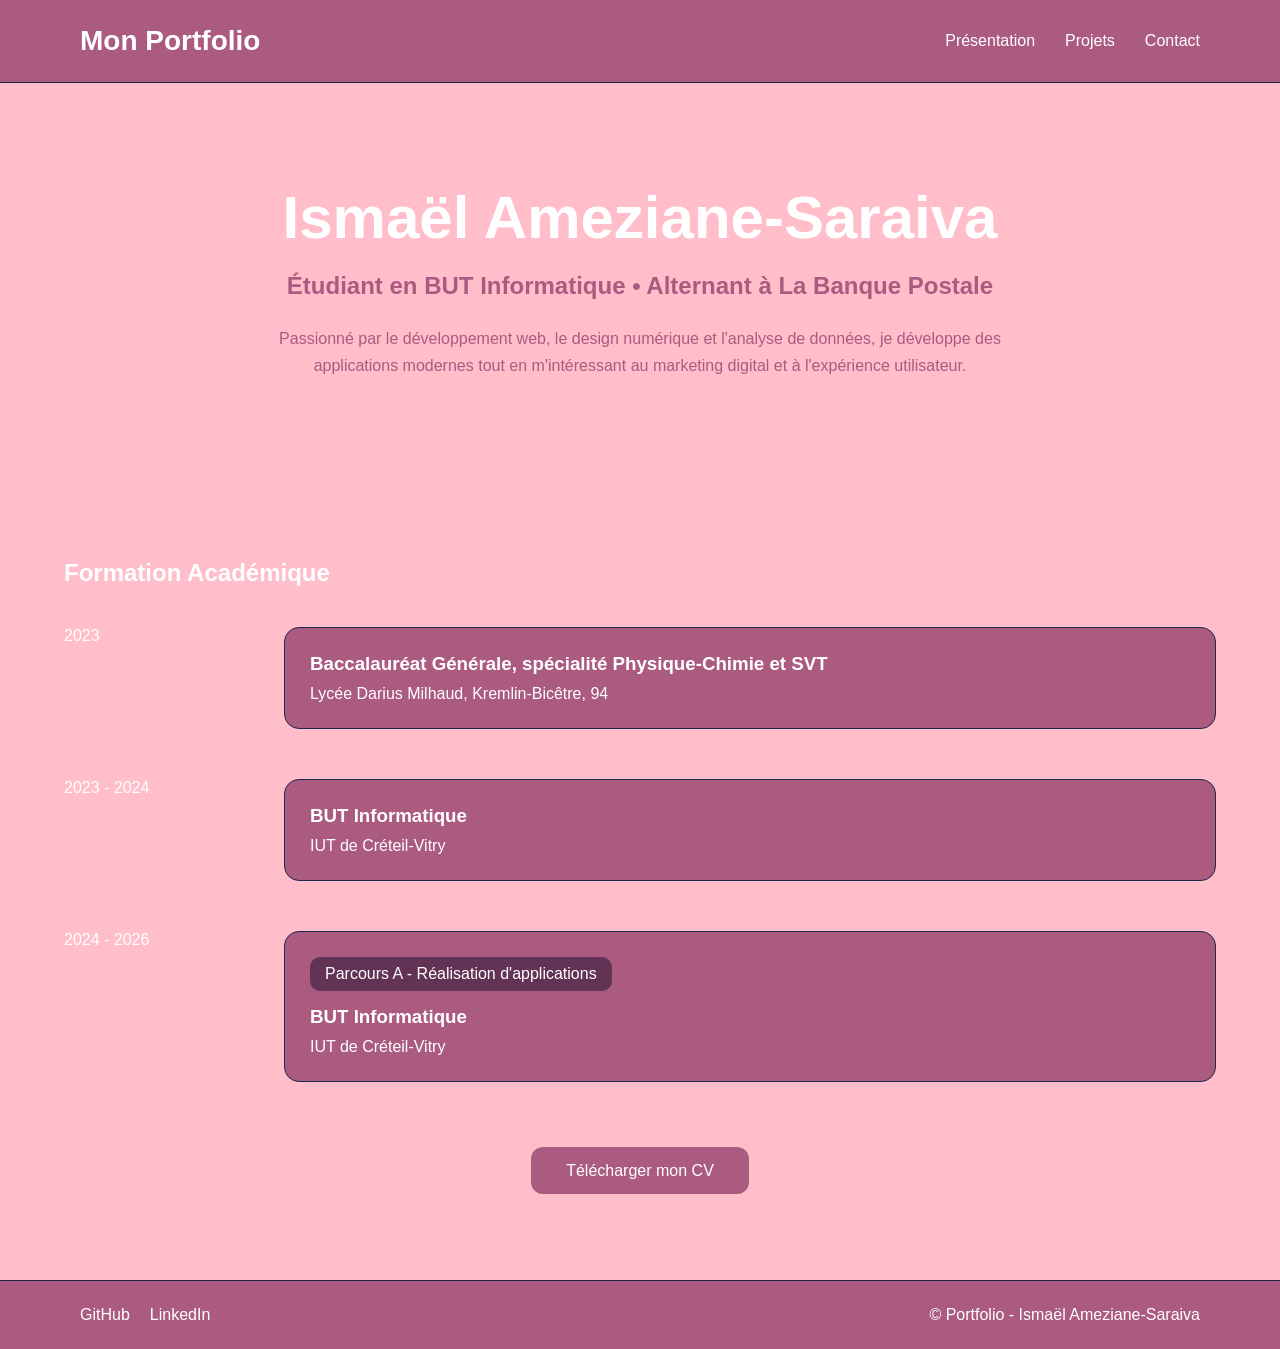
==== index.html @ 61050745 "fix: appliquer le .gitignore correctement" ====
<!DOCTYPE html>
<html lang="fr">
	<head>
		<meta charset="UTF-8">
        <meta name="viewport" content="width=device-width, initial-scale=1.0">
        <link rel="stylesheet" type="text/css" href="css/style.css">
    </head>

    <body>
        <header>
            <div class="logo">
                Mon Portfolio
            </div>

            <nav>
                <a href="index.html">Présentation</a>
                <a href="projets.html">Projets</a>
                <a href="contact.html">Contact</a>
            </nav>
         </header>

        <section class="hero">
            <h1>Ismaël Ameziane-Saraiva</h1>

            <h2>
                Étudiant en BUT Informatique • Alternant à La Banque Postale
            </h2>

            <p>
                Passionné par le développement web, le design numérique et l'analyse
                de données, je développe des applications modernes tout en m'intéressant
                au marketing digital et à l'expérience utilisateur.
            </p>
        </section> 

        <section class="timeline-section">
            <h2>Formation Académique</h2>
            <div class="timeline">
                <div class="timeline-item">
                    <div class="date">
                        2023
                    </div>

                    <div class="content">
                        <h3>Baccalauréat Générale, spécialité Physique-Chimie et SVT </h3>

                        <p>Lycée Darius Milhaud, Kremlin-Bicêtre, 94</p>
                    </div>
                </div>

                <div class="timeline-item">
                    <div class="date">
                        2023 - 2024
                    </div>

                    <div class="content">
                        <h3>BUT Informatique</h3>
                        <p>IUT de Créteil-Vitry</p>
                    </div>
                </div>

                <div class="timeline-item">
                    <div class="date">
                        2024 - 2026
                    </div>
                    <div class="content">
                        <span class="badge formation">
                            Parcours A - Réalisation d'applications
                        </span>
                        <h3>BUT Informatique</h3>
                        <p>IUT de Créteil-Vitry</p>
                    </div>
                </div>

            </div>
        </section>

        <section class="cv-section">
            <a href="assets/cv.pdf" download class="cv-btn">
                Télécharger mon CV
            </a>
        </section>

        <footer>
            <div class="footer-left">
                <a href="https://github.com/Ismael-Ameziane" target="_blank">
                    GitHub
                </a>

                <a href="https://linkedin.com/in/ismaël-ameziane-saraiva-37625a2b8" target="_blank">
                    LinkedIn
                </a>
            </div>

            <div class="footer-center">
                © Portfolio - Ismaël Ameziane-Saraiva
            </div>
        </footer>
    </body>
</html>
---- css/style.css ----
*{
    margin:0;
    padding:0;
    box-sizing:border-box;
    font-family:'Segoe UI',sans-serif;
}

body{
    background:#ffbeca;
    color:white;
}

/* HEADER */

header{
    display:flex;
    justify-content:space-between;
    align-items:center;
    padding:25px 80px;
    border-bottom:1px solid #1b2440;
    background:#ab5a80;
}

.logo{
    font-size:28px;
    font-weight:700;
}

nav{
    display:flex;
    gap:30px;
}

nav a{
    color:white;
    text-decoration:none;
    transition:.3s;
}

nav a:hover{
    color:#ab5a80;
}

/* HERO */

.hero{
    text-align:center;
    padding:100px 20px;
}

.hero h1{
    font-size:60px;
    margin-bottom:20px;
}

.hero h2{
    color:#ab5a80;
    margin-bottom:25px;
}

.hero p{
    max-width:800px;
    margin:auto;
    color:#ab5a80;
    line-height:1.7;
}

/* TIMELINE */

.timeline-section{
    width:90%;
    margin:80px auto;
}

.timeline-section h2{
    margin-bottom:40px;
}

.timeline-item{
    display:flex;
    gap:40px;
    margin-bottom:50px;
}

.date{
    min-width:180px;
    color:white;
}

.content{
    background:#ab5a80;
    border:1px solid #1d2a4a;
    padding:25px;
    border-radius:15px;
    width:100%;
}

.badge{
    padding:8px 15px;
    border-radius:10px;
    display:inline-block;
    margin-bottom:15px;
}

.freelance{
    background:#6f42c1;
}

.stage{
    background:#0d6efd;
}

.alternance{
    background:#198754;
}

.formation{
    background:#623355;
}

.content h3{
    margin-bottom:10px;
}

/* CV */

.cv-section{
    text-align:center;
    margin:80px;
}

.cv-btn{
    background:#ab5a80;
    color:white;
    text-decoration:none;
    padding:15px 35px;
    border-radius:12px;
}

/* CONTACT */

.contact-grid{
    width:80%;
    margin:auto;
    display:grid;
    gap:30px;
}

.contact-card{
    background:#ab5a80;
    border:1px solid #1d2a4a;
    border-radius:20px;
    text-align:center;
    padding:50px;
    color:white;
    text-decoration:none;
    transition:.3s;
}

.contact-card:hover{
    transform:translateY(-5px);
}

.contact-card h2{
    margin:20px 0;
}

/* FOOTER */

footer{
    display:flex;
    justify-content:space-between;
    align-items:center;
    padding:25px 80px;
    margin-top:100px;
    border-top:1px solid #1b2440;
    background:#ab5a80;
}

.footer-left{
    display:flex;
    gap:20px;
}

.footer-left a{
    color:white;
    text-decoration:none;
}
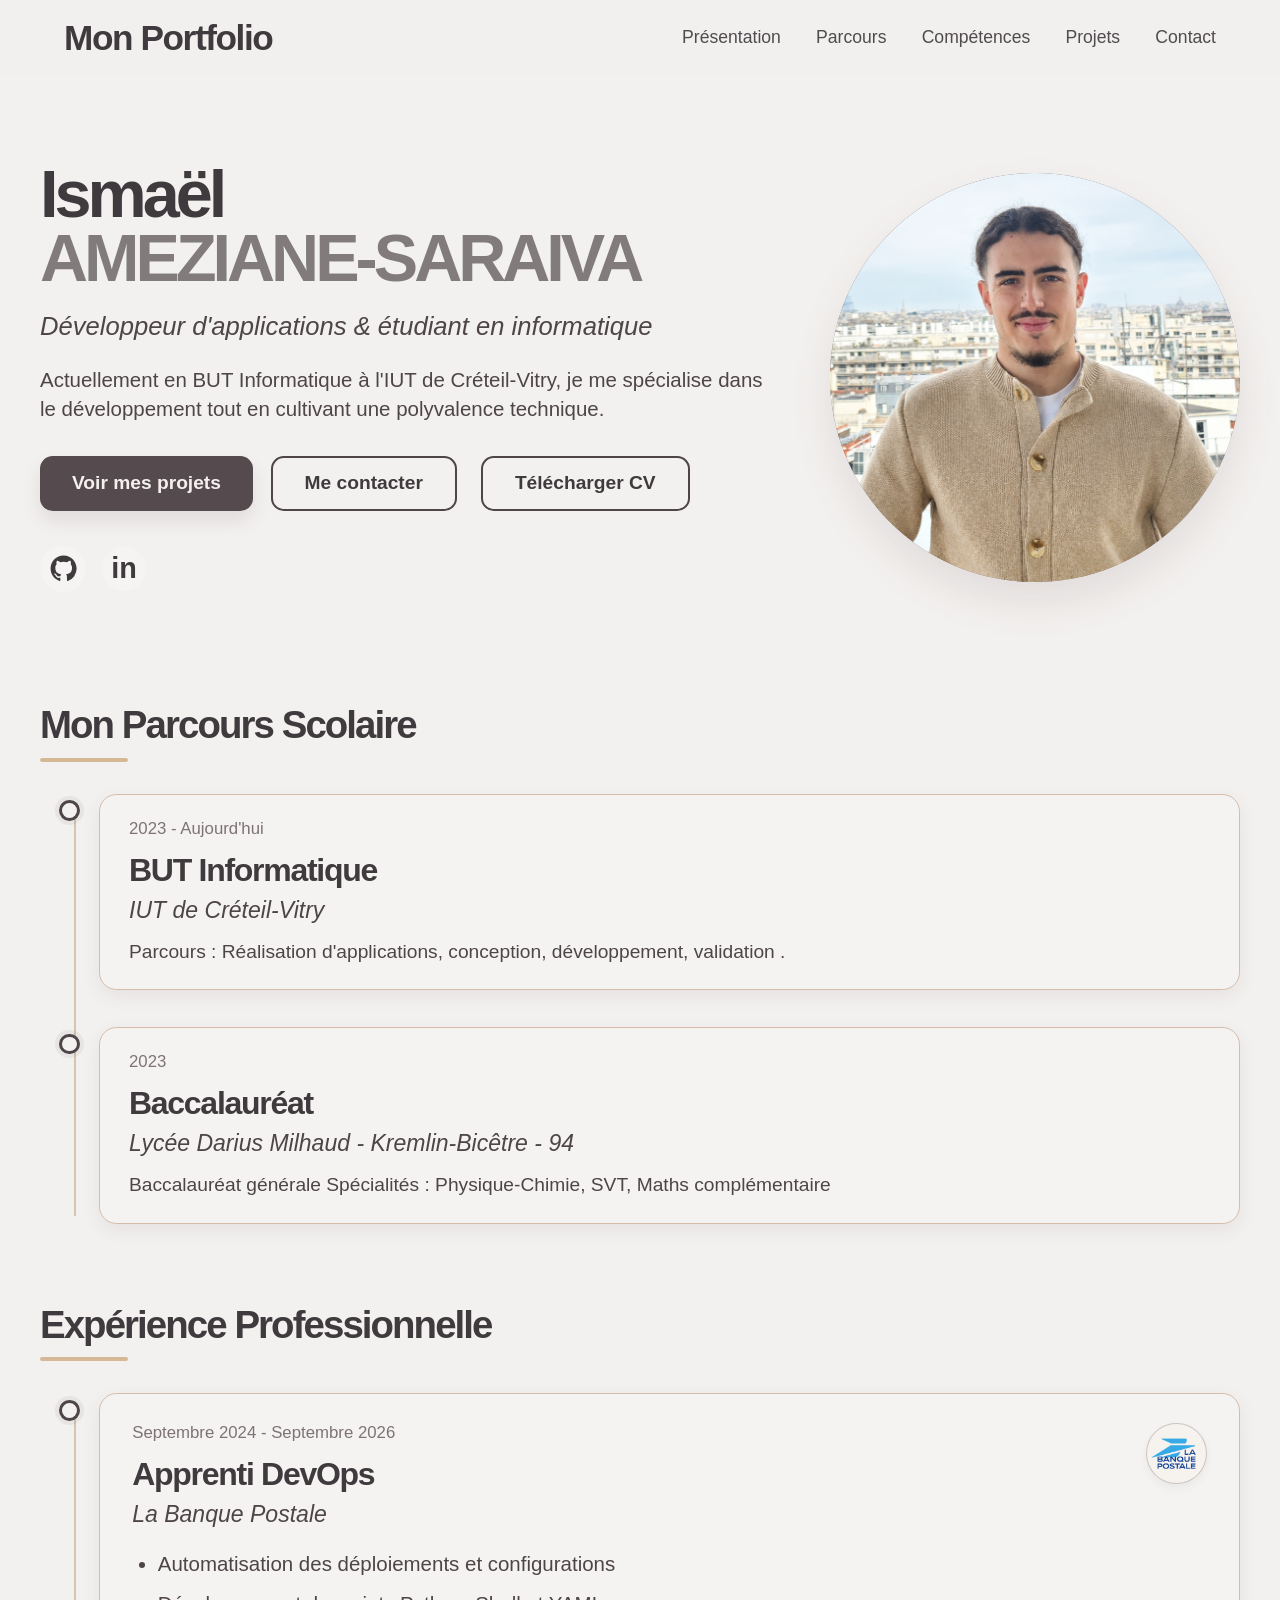
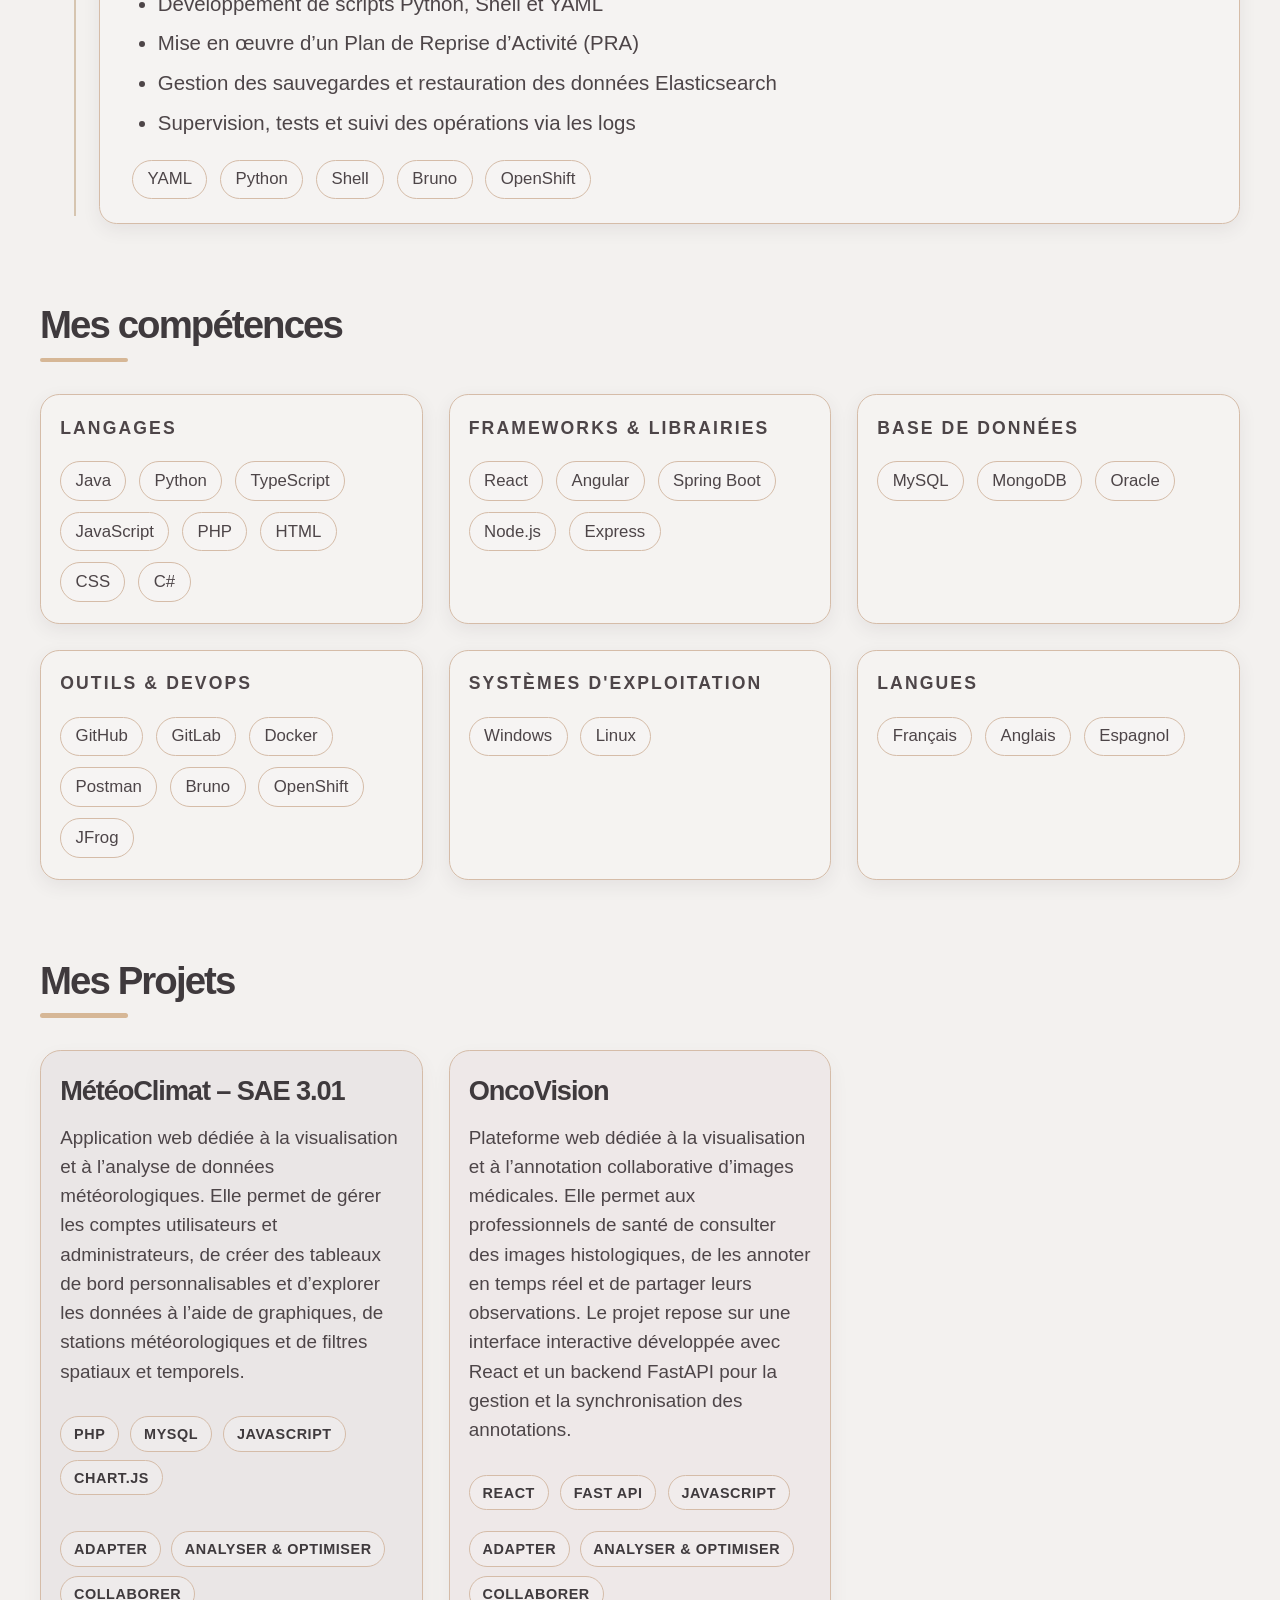
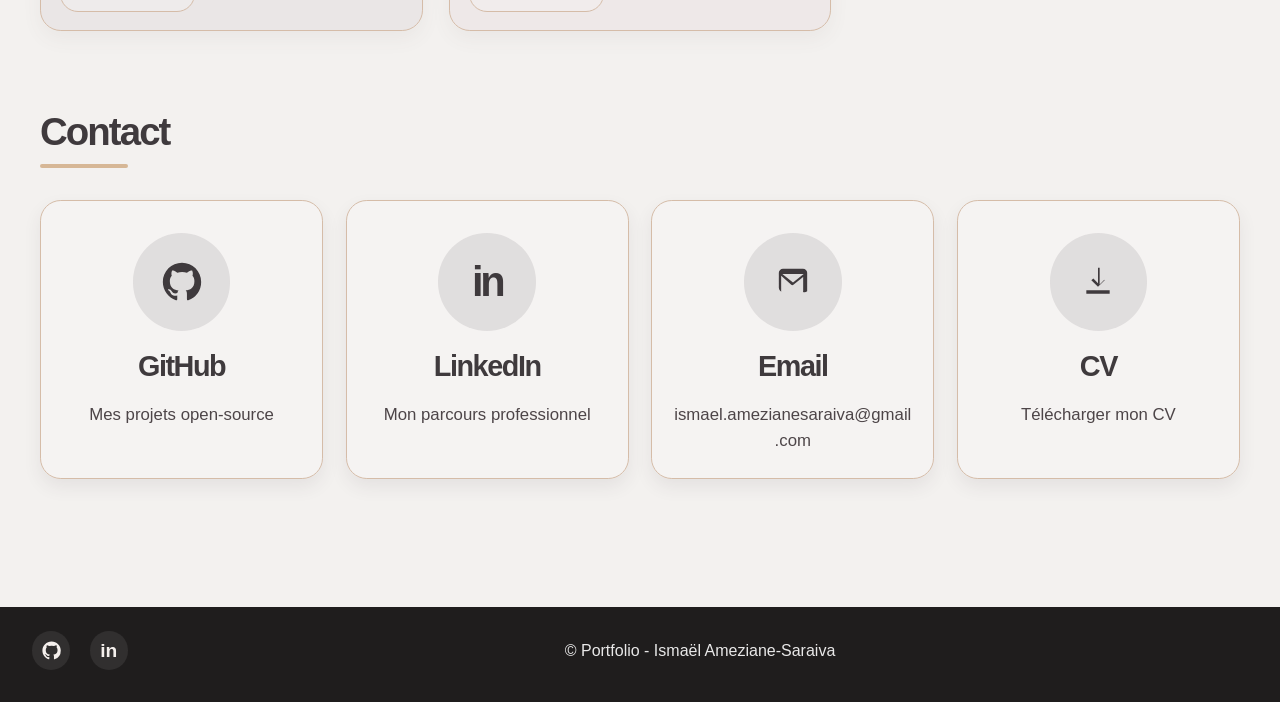
==== commit 3f919709: "Amélioration portfolio" ====
--- a/index.html
+++ b/index.html
@@ -3,98 +3,300 @@
 	<head>
 		<meta charset="UTF-8">
         <meta name="viewport" content="width=device-width, initial-scale=1.0">
+        <title>Portfolio - Ismaël Ameziane-Saraiva</title>
         <link rel="stylesheet" type="text/css" href="css/style.css">
     </head>
 
     <body>
-        <header>
-            <div class="logo">
-                Mon Portfolio
-            </div>
+        <header class="topbar">
+            <div class="logo">Mon Portfolio</div>
 
             <nav>
-                <a href="index.html">Présentation</a>
-                <a href="projets.html">Projets</a>
-                <a href="contact.html">Contact</a>
+                <a href="#presentation">Présentation</a>
+                <a href="#parcours">Parcours</a>
+                <a href="#competences">Compétences</a>
+                <a href="#projets">Projets</a>
+                <a href="#contact">Contact</a>
             </nav>
-         </header>
-
-        <section class="hero">
-            <h1>Ismaël Ameziane-Saraiva</h1>
-
-            <h2>
-                Étudiant en BUT Informatique • Alternant à La Banque Postale
-            </h2>
-
-            <p>
-                Passionné par le développement web, le design numérique et l'analyse
-                de données, je développe des applications modernes tout en m'intéressant
-                au marketing digital et à l'expérience utilisateur.
-            </p>
-        </section> 
-
-        <section class="timeline-section">
-            <h2>Formation Académique</h2>
-            <div class="timeline">
-                <div class="timeline-item">
-                    <div class="date">
-                        2023
-                    </div>
-
-                    <div class="content">
-                        <h3>Baccalauréat Générale, spécialité Physique-Chimie et SVT </h3>
-
-                        <p>Lycée Darius Milhaud, Kremlin-Bicêtre, 94</p>
-                    </div>
-                </div>
-
-                <div class="timeline-item">
-                    <div class="date">
-                        2023 - 2024
-                    </div>
-
-                    <div class="content">
-                        <h3>BUT Informatique</h3>
-                        <p>IUT de Créteil-Vitry</p>
-                    </div>
-                </div>
-
-                <div class="timeline-item">
-                    <div class="date">
-                        2024 - 2026
-                    </div>
-                    <div class="content">
-                        <span class="badge formation">
-                            Parcours A - Réalisation d'applications
-                        </span>
-                        <h3>BUT Informatique</h3>
-                        <p>IUT de Créteil-Vitry</p>
-                    </div>
-                </div>
-
-            </div>
-        </section>
-
-        <section class="cv-section">
-            <a href="assets/cv.pdf" download class="cv-btn">
-                Télécharger mon CV
-            </a>
-        </section>
-
-        <footer>
+        </header>
+
+        <main class="page-shell">
+            <section id="presentation" class="hero-section">
+                <div class="hero-copy">
+                    <h1>Ismaël <span>AMEZIANE-SARAIVA</span></h1>
+                    <p class="subtitle">Développeur d'applications &amp; étudiant en informatique</p>
+                    <p class="intro">
+                        Actuellement en BUT Informatique à l'IUT de Créteil-Vitry, je me spécialise dans le développement tout en cultivant une polyvalence technique.
+                    </p>
+
+                    <div class="cta-row">
+                        <a href="#projets" class="btn btn-primary">Voir mes projets</a>
+                        <a href="contact.html" class="btn btn-secondary">Me contacter</a>
+                        <a href="assets/Ameziane-Saraiva_CV.pdf" class="btn btn-secondary" download> Télécharger CV </a>
+                    </div>
+
+                    <div class="social-row">
+                        <a href="https://github.com/Ismael-Ameziane" target="_blank" aria-label="GitHub" class="social-link github-link">
+                            <svg viewBox="0 0 24 24" aria-hidden="true" focusable="false">
+                                <path d="M12 .5C5.65.5.5 5.65.5 12c0 5.09 3.29 9.4 7.86 10.92.58.11.79-.25.79-.56v-2.2c-3.2.7-3.87-1.36-3.87-1.36-.52-1.33-1.28-1.68-1.28-1.68-1.05-.72.08-.7.08-.7 1.16.08 1.77 1.2 1.77 1.2 1.03 1.77 2.7 1.26 3.36.96.1-.75.4-1.26.73-1.55-2.55-.29-5.24-1.28-5.24-5.7 0-1.26.45-2.29 1.19-3.09-.12-.29-.52-1.46.11-3.04 0 0 .97-.31 3.18 1.18a11.08 11.08 0 0 1 5.8 0c2.2-1.49 3.17-1.18 3.17-1.18.64 1.58.24 2.75.12 3.04.75.8 1.18 1.83 1.18 3.09 0 4.43-2.7 5.4-5.27 5.69.41.36.78 1.07.78 2.16v3.2c0 .31.21.67.8.56A11.5 11.5 0 0 0 23.5 12C23.5 5.65 18.35.5 12 .5Z" fill="currentColor"/>
+                            </svg>
+                        </a>
+                        <a href="https://linkedin.com/in/ismaël-ameziane-saraiva-37625a2b8" target="_blank" aria-label="LinkedIn" class="social-link">
+                            <span class="linkedin-text">in</span>
+                        </a>
+                    </div>
+                </div>
+
+                <div class="hero-visual" aria-label="Photo de profil">
+                    <div class="avatar-circle">
+                        <img src="assets/isma_photo-pro.png" alt="Ismaël Ameziane-Saraiva" />
+                    </div>
+                </div>
+            </section>
+
+            <section id="parcours" class="section parcours-section">
+                <div class="section-header">
+                    <h2>Mon Parcours Scolaire</h2>
+                    <span class="title-line"></span>
+                </div>
+
+                <div class="timeline">
+                    <div class="timeline-item">
+                        <div class="timeline-marker"></div>
+                        <div class="timeline-card">
+                            <div class="timeline-date">2023 - Aujourd'hui</div>
+                            <h3>BUT Informatique</h3>
+                            <p class="school">IUT de Créteil-Vitry</p>
+                            <p class="detail">Parcours : Réalisation d'applications, conception, développement, validation .</p>
+                        </div>
+                    </div>
+
+                    <div class="timeline-item">
+                        <div class="timeline-marker"></div>
+                        <div class="timeline-card">
+                            <div class="timeline-date">2023</div>
+                            <h3>Baccalauréat</h3>
+                            <p class="school">Lycée Darius Milhaud - Kremlin-Bicêtre - 94</p>
+                            <p class="detail"> Baccalauréat générale Spécialités : Physique-Chimie, SVT, Maths complémentaire</p>
+                        </div>
+                    </div>
+                </div>
+            </section>
+
+            <section class="section experience-section">
+                <div class="section-header">
+                    <h2>Expérience Professionnelle</h2>
+                    <span class="title-line"></span>
+                </div>
+
+                <div class="timeline experience-timeline">
+                    <div class="timeline-item">
+                        <div class="timeline-marker"></div>
+                        <div class="timeline-card experience-card">
+                            <div class="timeline-header-row">
+                                <div>
+                                    <div class="timeline-date">Septembre 2024 - Septembre 2026</div>
+                                    <h3>Apprenti DevOps</h3>
+                                </div>
+                                <div class="company-logo" aria-label="La Banque Postale">
+                                    <img src="assets/logo_lbp.png" alt="Logo La Banque Postale" />
+                                </div>
+                            </div>
+                            <p class="school">La Banque Postale</p>
+
+                            <ul class="experience-list">
+                                <li>Automatisation des déploiements et configurations</li>
+                                <li>Développement de scripts Python, Shell et YAML</li>
+                                <li>Mise en œuvre d’un Plan de Reprise d’Activité (PRA)</li>
+                                <li>Gestion des sauvegardes et restauration des données Elasticsearch</li>
+                                <li>Supervision, tests et suivi des opérations via les logs</li>
+                            </ul>
+
+                            <div class="experience-badges">
+                                <span class="chip mini-chip">YAML</span>
+                                <span class="chip mini-chip">Python</span>
+                                <span class="chip mini-chip">Shell</span>
+                                <span class="chip mini-chip">Bruno</span>
+                                <span class="chip mini-chip">OpenShift</span>
+                            </div>
+                        </div>
+                    </div>
+                </div>
+            </section>
+
+            <section id="competences" class="section competence-section">
+                <div class="section-header">
+                    <h2>Mes compétences</h2>
+                    <span class="title-line"></span>
+                </div>
+
+                <div class="skills-grid">
+                    <article class="skill-card">
+                        <h3>LANGAGES</h3>
+                        <div class="chips">
+                            <span class="chip">Java</span>
+                            <span class="chip">Python</span>
+                            <span class="chip">TypeScript</span>
+                            <span class="chip">JavaScript</span>
+                            <span class="chip">PHP</span>
+                            <span class="chip">HTML</span>
+                            <span class="chip">CSS</span>
+                            <span class="chip">C#</span>
+                        </div>
+                    </article>
+
+                    <article class="skill-card">
+                        <h3>FRAMEWORKS &amp; LIBRAIRIES</h3>
+                        <div class="chips">
+                            <span class="chip">React</span>
+                            <span class="chip">Angular</span>
+                            <span class="chip">Spring Boot</span>
+                            <span class="chip">Node.js</span>
+                            <span class="chip">Express</span>
+                        </div>
+                    </article>
+
+                    <article class="skill-card">
+                        <h3>BASE DE DONNÉES</h3>
+                        <div class="chips">
+                            <span class="chip">MySQL</span>
+                            <span class="chip">MongoDB</span>
+                            <span class="chip">Oracle</span>
+                        </div>
+                    </article>
+
+                    <article class="skill-card">
+                        <h3>OUTILS &amp; DEVOPS</h3>
+                        <div class="chips">
+                            <span class="chip">GitHub</span>
+                            <span class="chip">GitLab</span>
+                            <span class="chip">Docker</span>
+                            <span class="chip">Postman</span>
+                            <span class="chip">Bruno</span>
+                            <span class="chip">OpenShift</span>
+                            <span class="chip">JFrog</span>
+                        </div>
+                    </article>
+
+                    <article class="skill-card">
+                        <h3>SYSTÈMES D'EXPLOITATION</h3>
+                        <div class="chips">
+                            <span class="chip">Windows</span>
+                            <span class="chip">Linux</span>
+                        </div>
+                    </article>
+
+                    <article class="skill-card">
+                        <h3>LANGUES</h3>
+                        <div class="chips">
+                            <span class="chip">Français</span>
+                            <span class="chip">Anglais</span>
+                            <span class="chip">Espagnol</span>
+                        </div>
+                    </article>
+                </div>
+            </section>
+
+            <section id="projets" class="section project-section">
+                <div class="section-header">
+                    <h2>Mes Projets</h2>
+                    <span class="title-line"></span>
+                </div>
+
+                <div class="project-grid">
+                    <article class="project-card card-lila">
+                        <h3>MétéoClimat – SAE 3.01</h3>
+                        <p>Application web dédiée à la visualisation et à l’analyse de données météorologiques. Elle permet de gérer les comptes utilisateurs et administrateurs, de créer des tableaux de bord personnalisables et d’explorer les données à l’aide de graphiques, de stations météorologiques et de filtres spatiaux et temporels.</p>
+                        <div class="project-tags">
+                            <span>PHP</span>
+                            <span>MySQL</span>
+                            <span>JavaScript</span>
+                            <span>Chart.js</span>
+                        </div>
+                        <div class="project-actions">
+                            <span>ADAPTER</span>
+                            <span>ANALYSER & OPTIMISER</span>
+                            <span>COLLABORER</span>
+                        </div>
+                    </article>
+                    
+                    <article class="project-card card-rose">
+                        <h3>OncoVision</h3>
+                        <p>Plateforme web dédiée à la visualisation et à l’annotation collaborative d’images médicales. 
+                            Elle permet aux professionnels de santé de consulter des images histologiques, de les annoter en temps réel et de partager leurs observations. 
+                            Le projet repose sur une interface interactive développée avec React et un backend FastAPI pour la gestion et la synchronisation des annotations.</p>
+                        <div class="project-tags">
+                            <span>React</span>
+                            <span>Fast API</span>
+                            <span>JavaScript</span>
+                        </div>
+                        <div class="project-actions">
+                            <span>ADAPTER</span>
+                            <span>ANALYSER & OPTIMISER</span>
+                            <span>COLLABORER</span>
+                        </div>
+                    </article>
+                </div>
+            </section>
+
+            <section id="contact" class="section contact-section">
+                <div class="section-header">
+                    <h2>Contact</h2>
+                    <span class="title-line"></span>
+                </div>
+
+                <div class="contact-card-box">
+                    <a class="contact-card" href="https://github.com/Ismael-Ameziane" target="_blank" rel="noreferrer">
+                        <div class="contact-icon contact-icon-github" aria-hidden="true">
+                            <svg viewBox="0 0 24 24" focusable="false">
+                                <path d="M12 .5C5.65.5.5 5.65.5 12c0 5.09 3.29 9.4 7.86 10.92.58.11.79-.25.79-.56v-2.2c-3.2.7-3.87-1.36-3.87-1.36-.52-1.33-1.28-1.68-1.28-1.68-1.05-.72.08-.7.08-.7 1.16.08 1.77 1.2 1.77 1.2 1.03 1.77 2.7 1.26 3.36.96.1-.75.4-1.26.73-1.55-2.55-.29-5.24-1.28-5.24-5.7 0-1.26.45-2.29 1.19-3.09-.12-.29-.52-1.46.11-3.04 0 0 .97-.31 3.18 1.18a11.08 11.08 0 0 1 5.8 0c2.2-1.49 3.17-1.18 3.17-1.18.64 1.58.24 2.75.12 3.04.75.8 1.18 1.83 1.18 3.09 0 4.43-2.7 5.4-5.27 5.69.41.36.78 1.07.78 2.16v3.2c0 .31.21.67.8.56A11.5 11.5 0 0 0 23.5 12C23.5 5.65 18.35.5 12 .5Z" fill="currentColor"/>
+                            </svg>
+                        </div>
+                        <h3>GitHub</h3>
+                        <p>Mes projets open-source</p>
+                    </a>
+
+                    <a class="contact-card" href="https://linkedin.com/in/ismaël-ameziane-saraiva-37625a2b8" target="_blank" rel="noreferrer">
+                        <div class="contact-icon contact-icon-linkedin" aria-hidden="true">in</div>
+                        <h3>LinkedIn</h3>
+                        <p>Mon parcours professionnel</p>
+                    </a>
+
+                    <a class="contact-card" href="mailto:ismael.amezianesaraiva@gmail.com">
+                        <div class="contact-icon contact-icon-mail" aria-hidden="true">
+                            <svg viewBox="0 0 24 24" focusable="false">
+                                <path d="M3.5 6.5A2.5 2.5 0 0 1 6 4h12a2.5 2.5 0 0 1 2.5 2.5v11A2.5 2.5 0 0 1 18 18H6a2.5 2.5 0 0 1-2.5-2.5v-11Zm2.1.7 6.4 5.1 6.4-5.1H5.6Zm13.4 1.1-6.76 5.39a1 1 0 0 1-1.28 0L4.9 8.3v9.2c0 .28.22.5.5.5h12.2a.5.5 0 0 0 .5-.5v-9.2Z" fill="currentColor"/>
+                            </svg>
+                        </div>
+                        <h3>Email</h3>
+                        <p>ismael.amezianesaraiva@gmail.com</p>
+                    </a>
+
+                    <a class="contact-card" href="assets/Ameziane-Saraiva_CV.pdf" target="_blank" rel="noreferrer" download>
+                        <div class="contact-icon contact-icon-cv" aria-hidden="true">
+                            <svg viewBox="0 0 24 24" focusable="false">
+                                <path d="M12 3.5v9.2l-2.8-2.8L8 10.9l4 4 4-4-.2-.2-2.8 2.8V3.5h-1Zm-7 13.5h14v2H5v-2Z" fill="currentColor"/>
+                            </svg>
+                        </div>
+                        <h3>CV</h3>
+                        <p>Télécharger mon CV</p>
+                    </a>
+                </div>
+            </section>
+        </main>
+
+        <footer class="site-footer">
             <div class="footer-left">
-                <a href="https://github.com/Ismael-Ameziane" target="_blank">
-                    GitHub
+                <a href="https://github.com/Ismael-Ameziane" target="_blank" aria-label="GitHub" class="footer-icon">
+                    <svg viewBox="0 0 24 24" aria-hidden="true" focusable="false">
+                        <path d="M12 .5C5.65.5.5 5.65.5 12c0 5.09 3.29 9.4 7.86 10.92.58.11.79-.25.79-.56v-2.2c-3.2.7-3.87-1.36-3.87-1.36-.52-1.33-1.28-1.68-1.28-1.68-1.05-.72.08-.7.08-.7 1.16.08 1.77 1.2 1.77 1.2 1.03 1.77 2.7 1.26 3.36.96.1-.75.4-1.26.73-1.55-2.55-.29-5.24-1.28-5.24-5.7 0-1.26.45-2.29 1.19-3.09-.12-.29-.52-1.46.11-3.04 0 0 .97-.31 3.18 1.18a11.08 11.08 0 0 1 5.8 0c2.2-1.49 3.17-1.18 3.17-1.18.64 1.58.24 2.75.12 3.04.75.8 1.18 1.83 1.18 3.09 0 4.43-2.7 5.4-5.27 5.69.41.36.78 1.07.78 2.16v3.2c0 .31.21.67.8.56A11.5 11.5 0 0 0 23.5 12C23.5 5.65 18.35.5 12 .5Z" fill="currentColor"/>
+                    </svg>
                 </a>
-
-                <a href="https://linkedin.com/in/ismaël-ameziane-saraiva-37625a2b8" target="_blank">
-                    LinkedIn
+                <a href="https://linkedin.com/in/ismaël-ameziane-saraiva-37625a2b8" target="_blank" aria-label="LinkedIn" class="footer-icon footer-linkedin">
+                    in
                 </a>
             </div>
-
-            <div class="footer-center">
-                © Portfolio - Ismaël Ameziane-Saraiva
-            </div>
+            <div class="footer-center">© Portfolio - Ismaël Ameziane-Saraiva</div>
         </footer>
     </body>
-</html>+</html>
--- a/css/style.css
+++ b/css/style.css
@@ -1,188 +1,690 @@
-*{
-    margin:0;
-    padding:0;
-    box-sizing:border-box;
-    font-family:'Segoe UI',sans-serif;
-}
-
-body{
-    background:#ffbeca;
-    color:white;
-}
-
-/* HEADER */
-
-header{
-    display:flex;
-    justify-content:space-between;
-    align-items:center;
-    padding:25px 80px;
-    border-bottom:1px solid #1b2440;
-    background:#ab5a80;
-}
-
-.logo{
-    font-size:28px;
-    font-weight:700;
-}
-
-nav{
-    display:flex;
-    gap:30px;
-}
-
-nav a{
-    color:white;
-    text-decoration:none;
-    transition:.3s;
-}
-
-nav a:hover{
-    color:#ab5a80;
-}
-
-/* HERO */
-
-.hero{
-    text-align:center;
-    padding:100px 20px;
-}
-
-.hero h1{
-    font-size:60px;
-    margin-bottom:20px;
-}
-
-.hero h2{
-    color:#ab5a80;
-    margin-bottom:25px;
-}
-
-.hero p{
-    max-width:800px;
-    margin:auto;
-    color:#ab5a80;
-    line-height:1.7;
-}
-
-/* TIMELINE */
-
-.timeline-section{
-    width:90%;
-    margin:80px auto;
-}
-
-.timeline-section h2{
-    margin-bottom:40px;
-}
-
-.timeline-item{
-    display:flex;
-    gap:40px;
-    margin-bottom:50px;
-}
-
-.date{
-    min-width:180px;
-    color:white;
-}
-
-.content{
-    background:#ab5a80;
-    border:1px solid #1d2a4a;
-    padding:25px;
-    border-radius:15px;
-    width:100%;
-}
-
-.badge{
-    padding:8px 15px;
-    border-radius:10px;
-    display:inline-block;
-    margin-bottom:15px;
-}
-
-.freelance{
-    background:#6f42c1;
-}
-
-.stage{
-    background:#0d6efd;
-}
-
-.alternance{
-    background:#198754;
-}
-
-.formation{
-    background:#623355;
-}
-
-.content h3{
-    margin-bottom:10px;
-}
-
-/* CV */
-
-.cv-section{
-    text-align:center;
-    margin:80px;
-}
-
-.cv-btn{
-    background:#ab5a80;
-    color:white;
-    text-decoration:none;
-    padding:15px 35px;
-    border-radius:12px;
-}
-
-/* CONTACT */
-
-.contact-grid{
-    width:80%;
-    margin:auto;
-    display:grid;
-    gap:30px;
-}
-
-.contact-card{
-    background:#ab5a80;
-    border:1px solid #1d2a4a;
-    border-radius:20px;
-    text-align:center;
-    padding:50px;
-    color:white;
-    text-decoration:none;
-    transition:.3s;
-}
-
-.contact-card:hover{
-    transform:translateY(-5px);
-}
-
-.contact-card h2{
-    margin:20px 0;
-}
-
-/* FOOTER */
-
-footer{
-    display:flex;
-    justify-content:space-between;
-    align-items:center;
-    padding:25px 80px;
-    margin-top:100px;
-    border-top:1px solid #1b2440;
-    background:#ab5a80;
-}
-
-.footer-left{
-    display:flex;
-    gap:20px;
-}
-
-.footer-left a{
-    color:white;
-    text-decoration:none;
+* {
+    margin: 0;
+    padding: 0;
+    box-sizing: border-box;
+}
+
+:root {
+    --bg: #f3f1ef;
+    --panel: #f7f3f1;
+    --panel-soft: #f0eceb;
+    --card-line: #d5bca8;
+    --text: #3f3a3d;
+    --muted: #7d7375;
+    --accent: #d6b796;
+    --accent-strong: #b98f67;
+    --dark: #4d4548;
+    --button: #554a4d;
+    --button-hover: #433a3d;
+    --shadow: rgba(70, 56, 60, 0.08);
+    --timeline: #d6c5b0;
+}
+
+html {
+    scroll-behavior: smooth;
+}
+
+body {
+    background: var(--bg);
+    color: var(--text);
+    font-family: "Segoe UI", Tahoma, Geneva, Verdana, sans-serif;
+}
+
+img {
+    max-width: 100%;
+    display: block;
+}
+
+button, a {
+    font: inherit;
+}
+
+.topbar {
+    display: flex;
+    justify-content: space-between;
+    align-items: center;
+    padding: 1.1rem 4rem;
+    background: rgba(243, 241, 239, 0.8);
+}
+
+.logo {
+    font-size: 2.2rem;
+    font-weight: 700;
+    letter-spacing: -0.04em;
+    color: var(--text);
+}
+
+nav {
+    display: flex;
+    gap: 2.2rem;
+    align-items: center;
+}
+
+nav a {
+    text-decoration: none;
+    color: var(--text);
+    font-size: 1.1rem;
+    font-weight: 500;
+    opacity: 0.9;
+}
+
+.page-shell {
+    width: min(1280px, calc(100% - 5rem));
+    margin: 0 auto;
+    padding: 1.5rem 0 3rem;
+}
+
+.hero-section {
+    display: flex;
+    align-items: center;
+    justify-content: space-between;
+    gap: 2rem;
+    padding: 4rem 0 2rem;
+}
+
+.hero-copy {
+    flex: 1;
+    padding-right: 2rem;
+}
+
+.hero-copy h1 {
+    font-size: clamp(3.2rem, 5.2vw, 7rem);
+    line-height: 0.96;
+    margin-bottom: 1.3rem;
+    letter-spacing: -0.06em;
+    font-weight: 700;
+    color: var(--text);
+}
+
+.hero-copy h1 span {
+    display: block;
+    color: rgba(80, 73, 76, 0.7);
+    font-weight: 700;
+}
+
+.subtitle {
+    font-size: clamp(1.5rem, 2vw, 2.1rem);
+    font-weight: 400;
+    font-style: italic;
+    color: var(--dark);
+    margin-bottom: 1.5rem;
+}
+
+.intro {
+    max-width: 52rem;
+    font-size: clamp(1.2rem, 1.6vw, 1.7rem);
+    line-height: 1.45;
+    color: var(--dark);
+    margin-bottom: 2rem;
+}
+
+.cta-row {
+    display: flex;
+    flex-wrap: wrap;
+    gap: 1.1rem;
+    margin-bottom: 2.2rem;
+}
+
+.btn {
+    display: inline-flex;
+    align-items: center;
+    justify-content: center;
+    min-height: 3.4rem;
+    padding: 0.8rem 2rem;
+    border-radius: 0.8rem;
+    text-decoration: none;
+    font-size: 1.2rem;
+    font-weight: 600;
+    transition: all 0.2s ease;
+}
+
+.btn-primary {
+    background: var(--button);
+    color: #f3f0ef;
+    box-shadow: 0 10px 18px rgba(93, 76, 82, 0.12);
+}
+
+.btn-primary:hover {
+    background: var(--button-hover);
+}
+
+.btn-secondary {
+    border: 2px solid var(--dark);
+    color: var(--text);
+    background: transparent;
+}
+
+.btn-secondary:hover {
+    background: rgba(79, 71, 74, 0.04);
+}
+
+.cta-row .btn:nth-child(3) {
+    margin-left: 0.4rem;
+}
+
+.social-row {
+    display: flex;
+    align-items: center;
+    gap: 1rem;
+    margin-top: 1rem;
+}
+
+.social-link {
+    display: inline-flex;
+    align-items: center;
+    justify-content: center;
+    width: 2.7rem;
+    height: 2.7rem;
+    border-radius: 50%;
+    font-size: 1.7rem;
+    font-weight: 700;
+    text-decoration: none;
+    color: var(--text);
+    background: rgba(255, 255, 255, 0.18);
+}
+
+.github-link {
+    width: 2.9rem;
+    height: 2.9rem;
+}
+
+.github-link svg {
+    width: 1.7rem;
+    height: 1.7rem;
+    display: block;
+}
+
+.linkedin-text {
+    font-size: 1.8rem;
+    line-height: 1;
+    transform: translateY(-0.08rem);
+}
+
+.hero-visual {
+    display: flex;
+    justify-content: center;
+    align-items: center;
+    min-width: 330px;
+}
+
+.avatar-circle {
+    width: min(32vw, 420px);
+    aspect-ratio: 1;
+    border-radius: 50%;
+    background: linear-gradient(135deg, #6f5d67 0%, #a48f8b 100%);
+    display: flex;
+    align-items: center;
+    justify-content: center;
+    overflow: hidden;
+    box-shadow: 0 20px 40px rgba(100, 75, 80, 0.12);
+}
+
+.avatar-circle img {
+    width: 100%;
+    height: 100%;
+    object-fit: cover;
+    object-position: center;
+    display: block;
+}
+
+.section {
+    margin-top: 4rem;
+    padding-top: 1rem;
+}
+
+.section-header {
+    margin-bottom: 2rem;
+}
+
+.section-header h2 {
+    font-size: clamp(2.2rem, 3vw, 4rem);
+    font-weight: 700;
+    color: var(--text);
+    line-height: 1.1;
+    letter-spacing: -0.05em;
+    margin-bottom: 0.7rem;
+}
+
+.title-line {
+    display: block;
+    width: 5.5rem;
+    height: 0.28rem;
+    background: var(--accent);
+    border-radius: 999px;
+}
+
+.timeline {
+    position: relative;
+    margin-left: 1.5rem;
+    padding-left: 2.2rem;
+}
+
+.timeline::before {
+    content: "";
+    position: absolute;
+    left: 0.6rem;
+    top: 0.5rem;
+    bottom: 0.5rem;
+    width: 2px;
+    background: var(--timeline);
+}
+
+.timeline-item {
+    position: relative;
+    padding-bottom: 2.3rem;
+}
+
+.timeline-item:last-child {
+    padding-bottom: 0;
+}
+
+.timeline-marker {
+    position: absolute;
+    left: -2.5rem;
+    top: 0.4rem;
+    width: 1.3rem;
+    height: 1.3rem;
+    border-radius: 50%;
+    background: var(--bg);
+    border: 3px solid var(--dark);
+    box-shadow: 0 0 0 4px rgba(95, 86, 90, 0.08);
+}
+
+.timeline-card {
+    background: rgba(255, 255, 255, 0.16);
+    border: 1px solid var(--card-line);
+    border-radius: 1.1rem;
+    padding: 1.5rem 1.8rem 1.4rem;
+    max-width: 100%;
+    box-shadow: 0 6px 18px var(--shadow);
+}
+
+.timeline-date {
+    font-size: 1.05rem;
+    color: var(--muted);
+    margin-bottom: 0.8rem;
+}
+
+.timeline-card h3 {
+    font-size: clamp(1.7rem, 2.5vw, 2.7rem);
+    font-weight: 700;
+    letter-spacing: -0.04em;
+    margin-bottom: 0.5rem;
+    color: var(--text);
+}
+
+.school {
+    font-size: clamp(1.2rem, 1.8vw, 1.8rem);
+    font-style: italic;
+    color: var(--dark);
+    margin-bottom: 0.9rem;
+}
+
+.detail {
+    font-size: clamp(1.1rem, 1.5vw, 1.5rem);
+    line-height: 1.5;
+    color: var(--dark);
+}
+
+.experience-card {
+    padding: 1.8rem 2rem 1.5rem;
+}
+
+.timeline-header-row {
+    display: flex;
+    align-items: flex-start;
+    justify-content: space-between;
+    gap: 1rem;
+}
+
+.company-logo {
+    width: 3.8rem;
+    height: 3.8rem;
+    border-radius: 50%;
+    background: #f6f2ee;
+    border: 1px solid rgba(111, 94, 89, 0.3);
+    display: flex;
+    align-items: center;
+    justify-content: center;
+    overflow: hidden;
+    flex-shrink: 0;
+    box-shadow: 0 4px 8px rgba(75, 64, 68, 0.06);
+}
+
+.company-logo img {
+    width: 100%;
+    height: 100%;
+    object-fit: contain;
+    display: block;
+}
+
+.experience-list {
+    list-style: disc;
+    padding-left: 1.6rem;
+    margin: 1.2rem 0 1.2rem;
+    color: var(--dark);
+    font-size: clamp(1.12rem, 1.6vw, 1.45rem);
+    line-height: 1.7;
+}
+
+.experience-list li {
+    margin-bottom: 0.3rem;
+}
+
+.experience-badges {
+    display: flex;
+    gap: 0.8rem;
+    flex-wrap: wrap;
+    margin-top: 0.7rem;
+}
+
+.mini-chip {
+    padding: 0.5rem 0.9rem;
+    border-radius: 999px;
+    border: 1px solid var(--card-line);
+    background: rgba(255, 255, 255, 0.08);
+    font-size: 1rem;
+}
+
+.skills-grid {
+    display: grid;
+    grid-template-columns: repeat(3, minmax(240px, 1fr));
+    gap: 1.6rem;
+}
+
+.skill-card {
+    background: rgba(255, 255, 255, 0.12);
+    border: 1px solid var(--card-line);
+    border-radius: 1.2rem;
+    padding: 1.4rem 1.2rem 1.1rem;
+    min-height: 230px;
+    box-shadow: 0 6px 18px var(--shadow);
+}
+
+.skill-card h3 {
+    color: var(--dark);
+    font-size: 1.1rem;
+    letter-spacing: 0.12em;
+    font-weight: 700;
+    margin-bottom: 1.4rem;
+    text-transform: uppercase;
+}
+
+.chips {
+    display: flex;
+    flex-wrap: wrap;
+    gap: 0.7rem 0.8rem;
+}
+
+.chip {
+    display: inline-flex;
+    align-items: center;
+    justify-content: center;
+    padding: 0.55rem 0.9rem;
+    border-radius: 999px;
+    border: 1.5px solid var(--card-line);
+    background: rgba(255, 255, 255, 0.1);
+    color: var(--dark);
+    font-size: 1.05rem;
+    font-weight: 500;
+}
+
+.project-grid {
+    display: grid;
+    grid-template-columns: repeat(3, minmax(220px, 1fr));
+    gap: 1.6rem;
+    margin-top: 1rem;
+}
+
+.project-card {
+    min-height: 450px;
+    border-radius: 1.3rem;
+    border: 1px solid var(--card-line);
+    padding: 1.5rem 1.2rem 1.1rem;
+    display: flex;
+    flex-direction: column;
+    justify-content: space-between;
+    box-shadow: 0 8px 20px rgba(96, 78, 84, 0.06);
+}
+
+.card-lila {
+    background: rgba(175, 160, 177, 0.14);
+}
+
+.card-mauve {
+    background: rgba(146, 126, 144, 0.12);
+}
+
+.card-rose {
+    background: rgba(209, 180, 187, 0.15);
+}
+
+.project-card h3 {
+    font-size: clamp(1.7rem, 2vw, 2.3rem);
+    font-weight: 700;
+    letter-spacing: -0.04em;
+    color: var(--text);
+    margin-bottom: 1rem;
+}
+
+.project-card p {
+    font-size: 1.18rem;
+    line-height: 1.55;
+    color: var(--dark);
+    margin-bottom: 1.1rem;
+}
+
+.project-tags {
+    display: flex;
+    flex-wrap: wrap;
+    gap: 0.5rem 0.7rem;
+    margin-top: 0.8rem;
+    margin-bottom: 1.3rem;
+}
+
+.project-tags span,
+.project-actions span {
+    display: inline-flex;
+    align-items: center;
+    justify-content: center;
+    padding: 0.55rem 0.8rem;
+    border: 1px solid var(--card-line);
+    border-radius: 999px;
+    background: rgba(255, 255, 255, 0.18);
+    color: var(--text);
+    font-size: 0.9rem;
+    font-weight: 600;
+    letter-spacing: 0.04em;
+    text-transform: uppercase;
+}
+
+.project-actions {
+    display: flex;
+    gap: 0.6rem;
+    flex-wrap: wrap;
+    margin-top: auto;
+}
+
+.contact-section {
+    margin-bottom: 2rem;
+}
+
+.contact-card-box {
+    display: grid;
+    grid-template-columns: repeat(4, minmax(180px, 1fr));
+    gap: 1.4rem;
+}
+
+.contact-card {
+    display: flex;
+    flex-direction: column;
+    align-items: center;
+    justify-content: flex-start;
+    gap: 1.2rem;
+    min-height: 260px;
+    padding: 2rem 1.3rem 1.6rem;
+    border-radius: 1.3rem;
+    background: rgba(255, 255, 255, 0.16);
+    border: 1px solid var(--card-line);
+    box-shadow: 0 8px 18px rgba(70, 56, 60, 0.08);
+    text-decoration: none;
+    color: var(--text);
+    transition: transform 0.2s ease, box-shadow 0.2s ease;
+}
+
+.contact-card:hover {
+    transform: translateY(-2px);
+    box-shadow: 0 12px 24px rgba(70, 56, 60, 0.12);
+}
+
+.contact-icon {
+    width: 6.1rem;
+    height: 6.1rem;
+    border-radius: 50%;
+    background: rgba(79, 71, 74, 0.12);
+    display: flex;
+    align-items: center;
+    justify-content: center;
+    color: var(--text);
+    margin: 0 auto;
+}
+
+.contact-icon svg {
+    width: 2.5rem;
+    height: 2.5rem;
+    display: block;
+}
+
+.contact-icon-linkedin {
+    font-size: 2.6rem;
+    font-weight: 700;
+    line-height: 1;
+    letter-spacing: -0.08em;
+}
+
+.contact-card h3 {
+    font-size: clamp(1.8rem, 2.2vw, 2.5rem);
+    font-weight: 700;
+    letter-spacing: -0.05em;
+    color: var(--text);
+    text-align: center;
+}
+
+.contact-card p {
+    font-size: 1.05rem;
+    line-height: 1.5;
+    text-align: center;
+    color: var(--dark);
+    width: 100%;
+    max-width: 100%;
+    word-break: break-word;
+    margin: 0 auto;
+}
+
+.site-footer {
+    display: flex;
+    justify-content: space-between;
+    align-items: center;
+    padding: 1.5rem 2rem 2rem;
+    margin-top: 3rem;
+    background: #1f1d1d;
+    color: #f5f0ed;
+}
+
+.footer-left {
+    display: flex;
+    align-items: center;
+    gap: 1.2rem;
+    min-width: 120px;
+}
+
+.footer-left a {
+    color: #f5f0ed;
+    text-decoration: none;
+    font-size: 1.2rem;
+    font-weight: 600;
+}
+
+.footer-icon {
+    width: 2.4rem;
+    height: 2.4rem;
+    display: inline-flex;
+    align-items: center;
+    justify-content: center;
+    border-radius: 50%;
+    background: rgba(255, 255, 255, 0.08);
+    color: #f5f0ed;
+}
+
+.footer-icon svg {
+    width: 1.2rem;
+    height: 1.2rem;
+    display: block;
+}
+
+.footer-linkedin {
+    width: 2.4rem;
+    height: 2.4rem;
+    font-size: 1.6rem;
+    font-weight: 700;
+    line-height: 1;
+}
+
+.footer-center {
+    color: rgba(255, 255, 255, 0.9);
+    font-size: 1rem;
+    text-align: center;
+    flex: 1;
+}
+
+@media (max-width: 1100px) {
+    .hero-section {
+        flex-direction: column;
+        text-align: left;
+    }
+
+    .hero-visual {
+        width: 100%;
+    }
+
+    .skills-grid,
+    .project-grid {
+        grid-template-columns: repeat(2, minmax(220px, 1fr));
+    }
+}
+
+@media (max-width: 760px) {
+    .topbar {
+        padding: 1rem 1.4rem;
+    }
+
+    nav {
+        gap: 0.8rem;
+        flex-wrap: wrap;
+        justify-content: flex-end;
+    }
+
+    .page-shell {
+        width: min(100% - 1.5rem, 700px);
+    }
+
+    .hero-copy {
+        padding-right: 0;
+    }
+
+    .subtitle,
+    .intro {
+        max-width: none;
+    }
+
+    .skills-grid,
+    .project-grid {
+        grid-template-columns: 1fr;
+    }
+
+    .site-footer {
+        flex-direction: column;
+        align-items: flex-start;
+        gap: 0.8rem;
+    }
 }
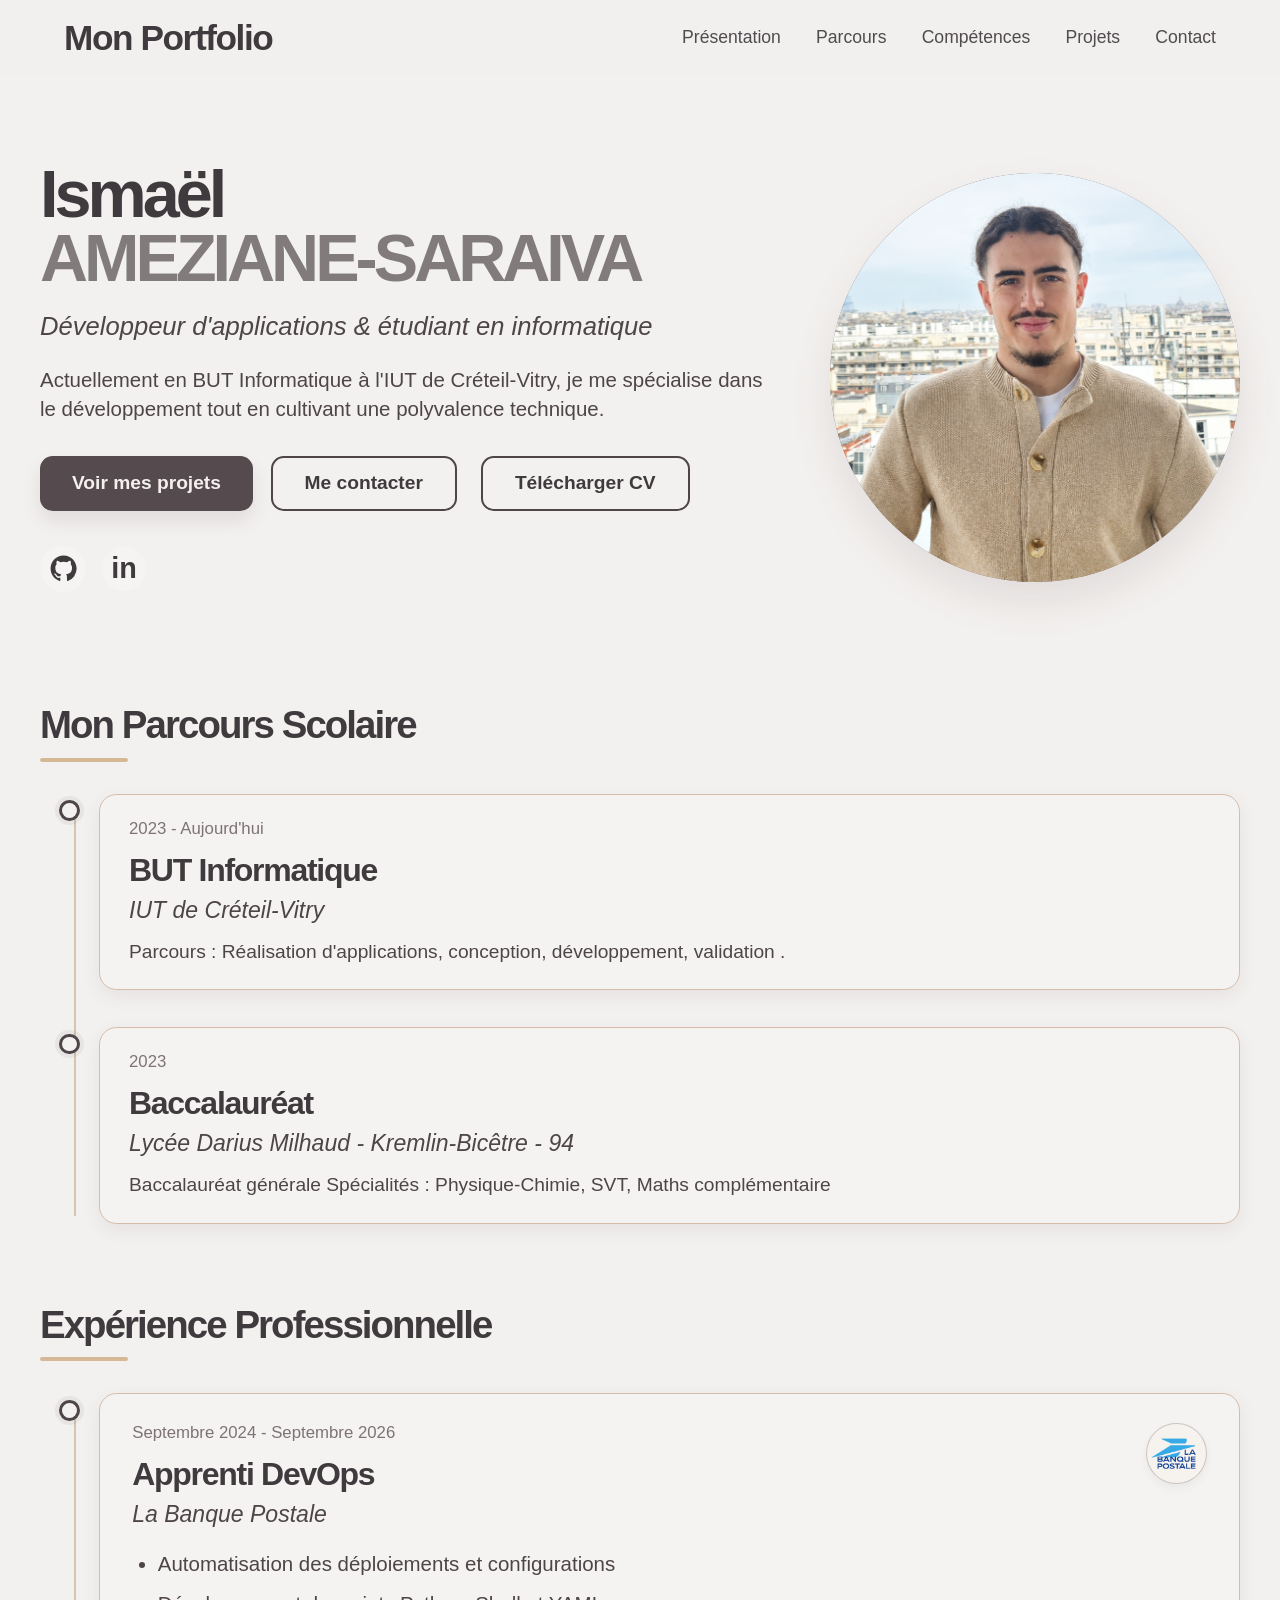
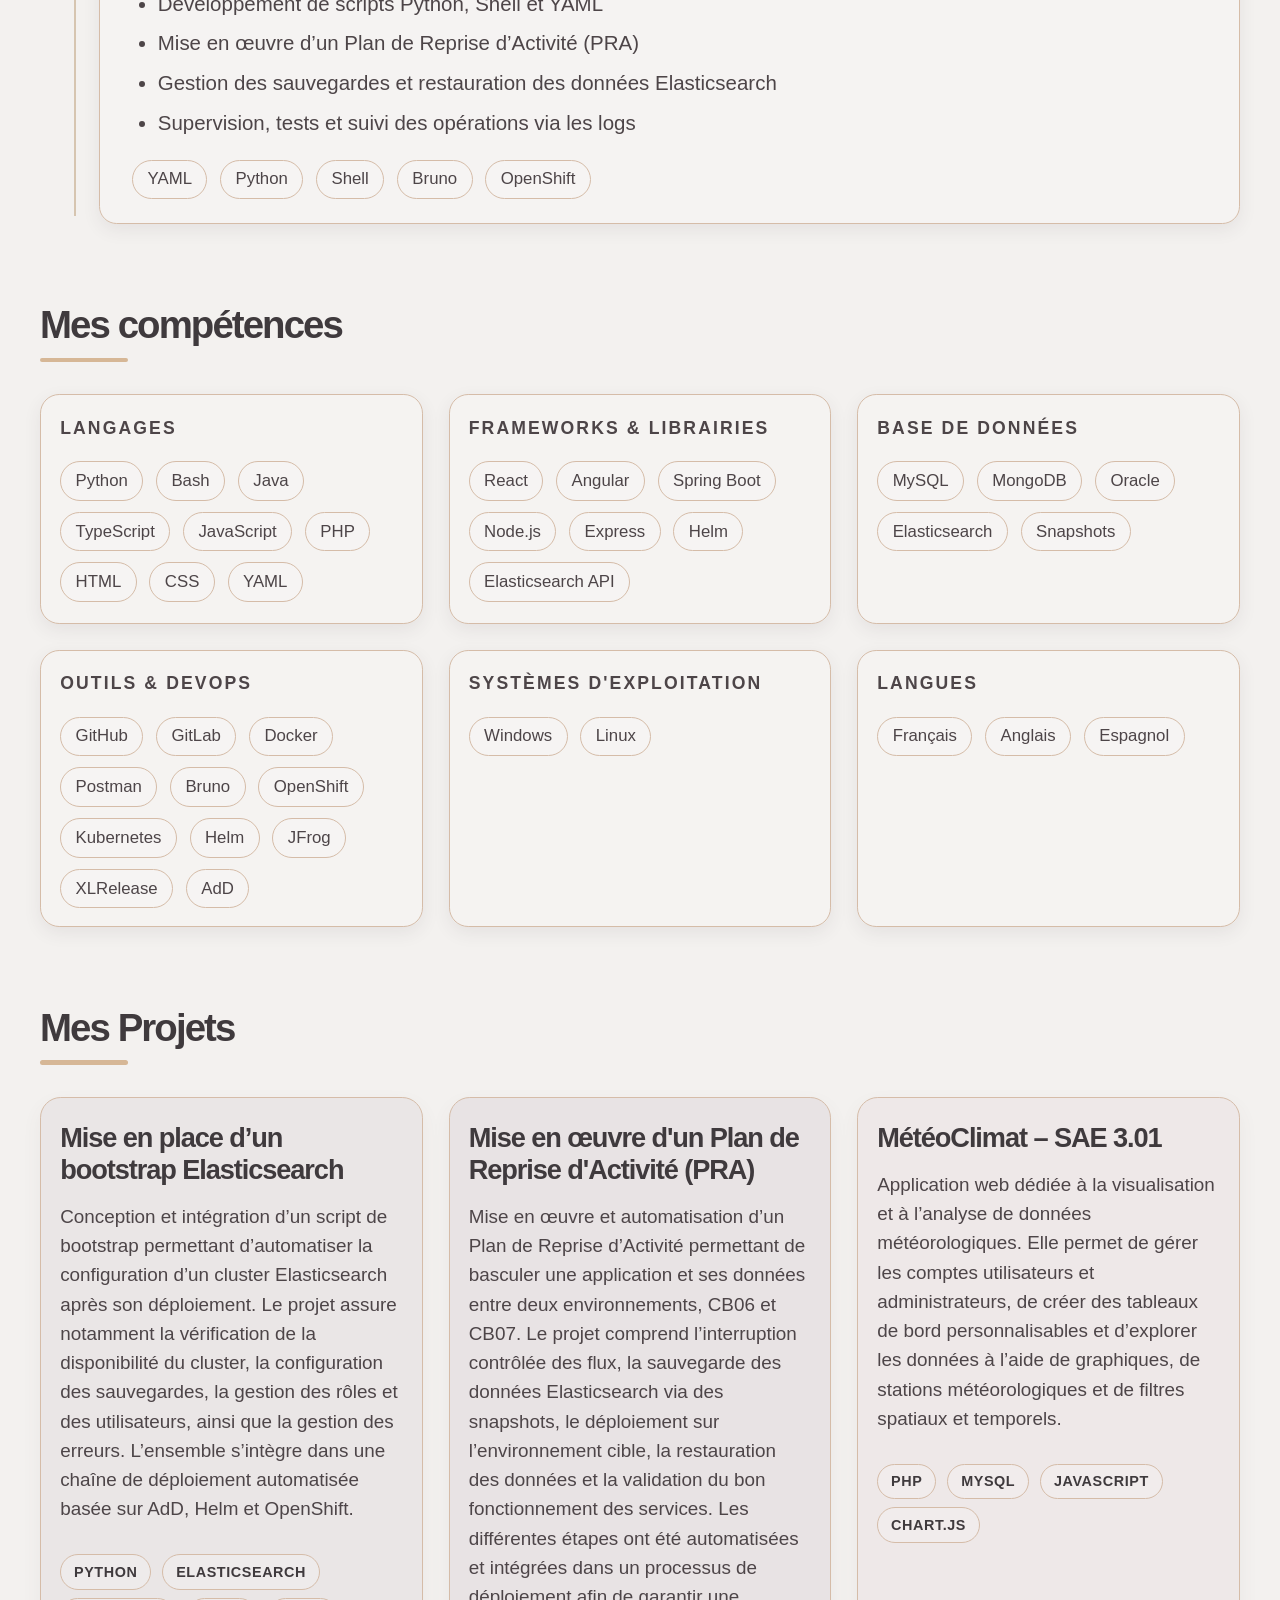
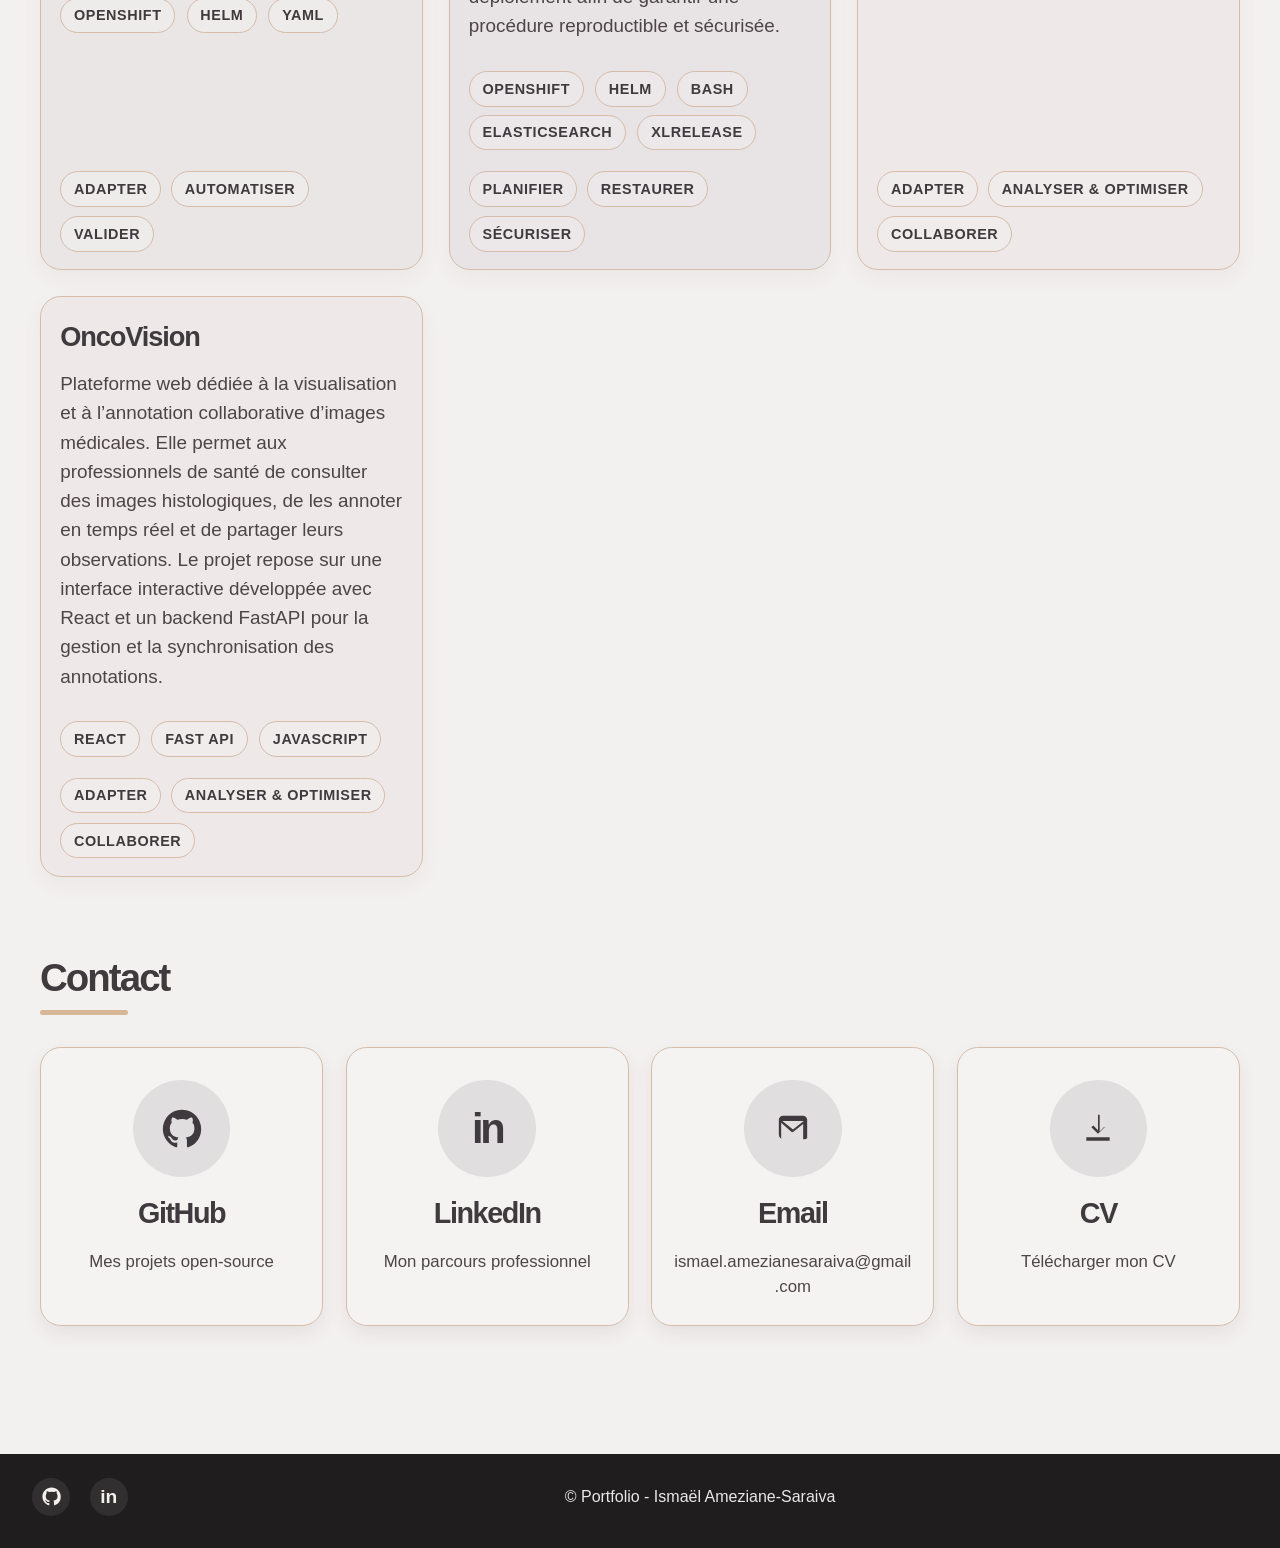
==== commit c5e55b7a: "ajout de nouveaux projets dans la partie projet" ====
--- a/index.html
+++ b/index.html
@@ -31,7 +31,7 @@
 
                     <div class="cta-row">
                         <a href="#projets" class="btn btn-primary">Voir mes projets</a>
-                        <a href="contact.html" class="btn btn-secondary">Me contacter</a>
+                        <a href="#contact" class="btn btn-secondary">Me contacter</a>
                         <a href="assets/Ameziane-Saraiva_CV.pdf" class="btn btn-secondary" download> Télécharger CV </a>
                     </div>
 
@@ -134,14 +134,15 @@
                     <article class="skill-card">
                         <h3>LANGAGES</h3>
                         <div class="chips">
+                            <span class="chip">Python</span>
+                            <span class="chip">Bash</span>
                             <span class="chip">Java</span>
-                            <span class="chip">Python</span>
                             <span class="chip">TypeScript</span>
                             <span class="chip">JavaScript</span>
                             <span class="chip">PHP</span>
                             <span class="chip">HTML</span>
                             <span class="chip">CSS</span>
-                            <span class="chip">C#</span>
+                            <span class="chip">YAML</span>
                         </div>
                     </article>
 
@@ -153,6 +154,8 @@
                             <span class="chip">Spring Boot</span>
                             <span class="chip">Node.js</span>
                             <span class="chip">Express</span>
+                            <span class="chip">Helm</span>
+                            <span class="chip">Elasticsearch API</span>
                         </div>
                     </article>
 
@@ -162,6 +165,8 @@
                             <span class="chip">MySQL</span>
                             <span class="chip">MongoDB</span>
                             <span class="chip">Oracle</span>
+                            <span class="chip">Elasticsearch</span>
+                            <span class="chip">Snapshots</span>
                         </div>
                     </article>
 
@@ -174,7 +179,11 @@
                             <span class="chip">Postman</span>
                             <span class="chip">Bruno</span>
                             <span class="chip">OpenShift</span>
+                            <span class="chip">Kubernetes</span>
+                            <span class="chip">Helm</span>
                             <span class="chip">JFrog</span>
+                            <span class="chip">XLRelease</span>
+                            <span class="chip">AdD</span>
                         </div>
                     </article>
 
@@ -205,6 +214,40 @@
 
                 <div class="project-grid">
                     <article class="project-card card-lila">
+                        <h3>Mise en place d’un bootstrap Elasticsearch</h3>
+                        <p>Conception et intégration d’un script de bootstrap permettant d’automatiser la configuration d’un cluster Elasticsearch après son déploiement. Le projet assure notamment la vérification de la disponibilité du cluster, la configuration des sauvegardes, la gestion des rôles et des utilisateurs, ainsi que la gestion des erreurs. L’ensemble s’intègre dans une chaîne de déploiement automatisée basée sur AdD, Helm et OpenShift.</p>
+                        <div class="project-tags">
+                            <span>Python</span>
+                            <span>Elasticsearch</span>
+                            <span>OpenShift</span>
+                            <span>Helm</span>
+                            <span>YAML</span>
+                        </div>
+                        <div class="project-actions">
+                            <span>ADAPTER</span>
+                            <span>AUTOMATISER</span>
+                            <span>VALIDER</span>
+                        </div>
+                    </article>
+
+                    <article class="project-card card-mauve">
+                        <h3>Mise en œuvre d'un Plan de Reprise d'Activité (PRA)</h3>
+                        <p>Mise en œuvre et automatisation d’un Plan de Reprise d’Activité permettant de basculer une application et ses données entre deux environnements, CB06 et CB07. Le projet comprend l’interruption contrôlée des flux, la sauvegarde des données Elasticsearch via des snapshots, le déploiement sur l’environnement cible, la restauration des données et la validation du bon fonctionnement des services. Les différentes étapes ont été automatisées et intégrées dans un processus de déploiement afin de garantir une procédure reproductible et sécurisée.</p>
+                        <div class="project-tags">
+                            <span>OpenShift</span>
+                            <span>Helm</span>
+                            <span>Bash</span>
+                            <span>Elasticsearch</span>
+                            <span>XLRelease</span>
+                        </div>
+                        <div class="project-actions">
+                            <span>PLANIFIER</span>
+                            <span>RESTAURER</span>
+                            <span>SÉCURISER</span>
+                        </div>
+                    </article>
+
+                    <article class="project-card card-rose">
                         <h3>MétéoClimat – SAE 3.01</h3>
                         <p>Application web dédiée à la visualisation et à l’analyse de données météorologiques. Elle permet de gérer les comptes utilisateurs et administrateurs, de créer des tableaux de bord personnalisables et d’explorer les données à l’aide de graphiques, de stations météorologiques et de filtres spatiaux et temporels.</p>
                         <div class="project-tags">
@@ -272,7 +315,7 @@
                         <p>ismael.amezianesaraiva@gmail.com</p>
                     </a>
 
-                    <a class="contact-card" href="assets/Ameziane-Saraiva_CV.pdf" target="_blank" rel="noreferrer" download>
+                    <a class="contact-card" href="assets/Ameziane-Saraiva_CV.pdf" target="_self" download>
                         <div class="contact-icon contact-icon-cv" aria-hidden="true">
                             <svg viewBox="0 0 24 24" focusable="false">
                                 <path d="M12 3.5v9.2l-2.8-2.8L8 10.9l4 4 4-4-.2-.2-2.8 2.8V3.5h-1Zm-7 13.5h14v2H5v-2Z" fill="currentColor"/>
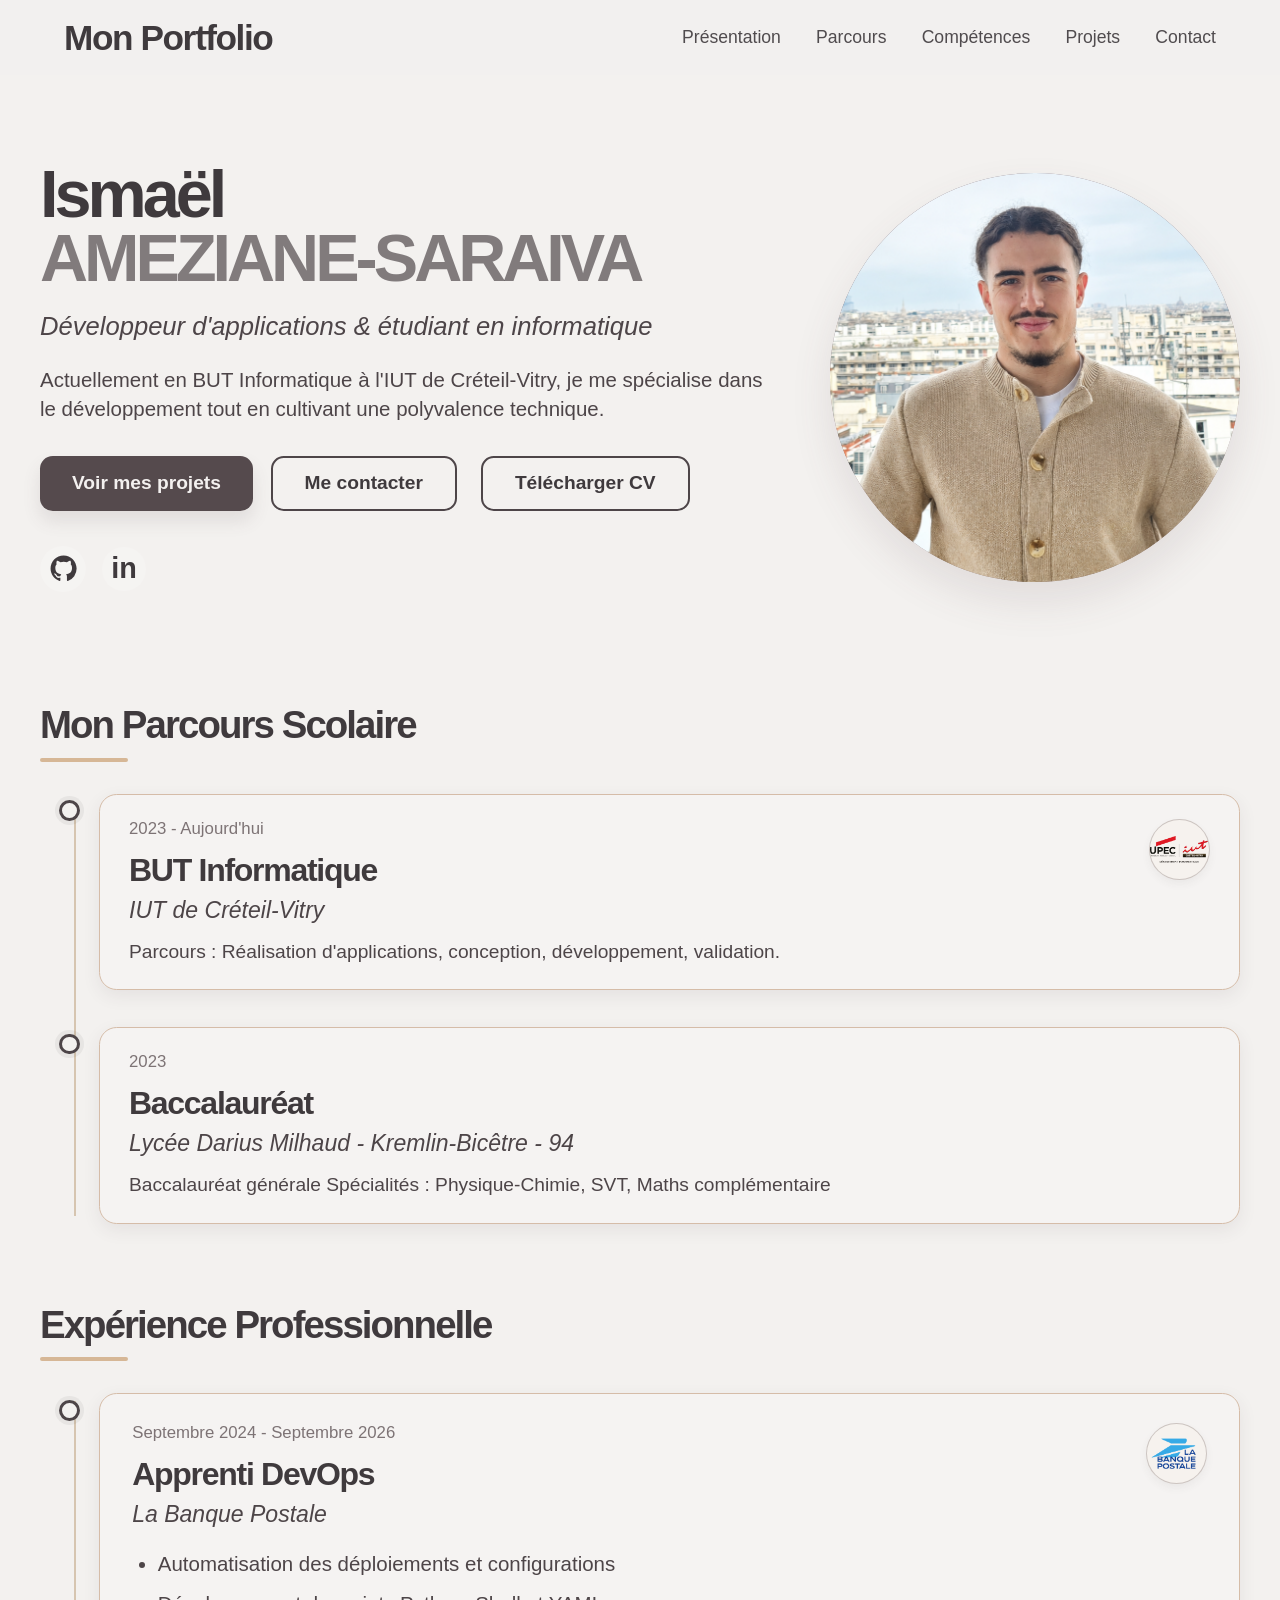
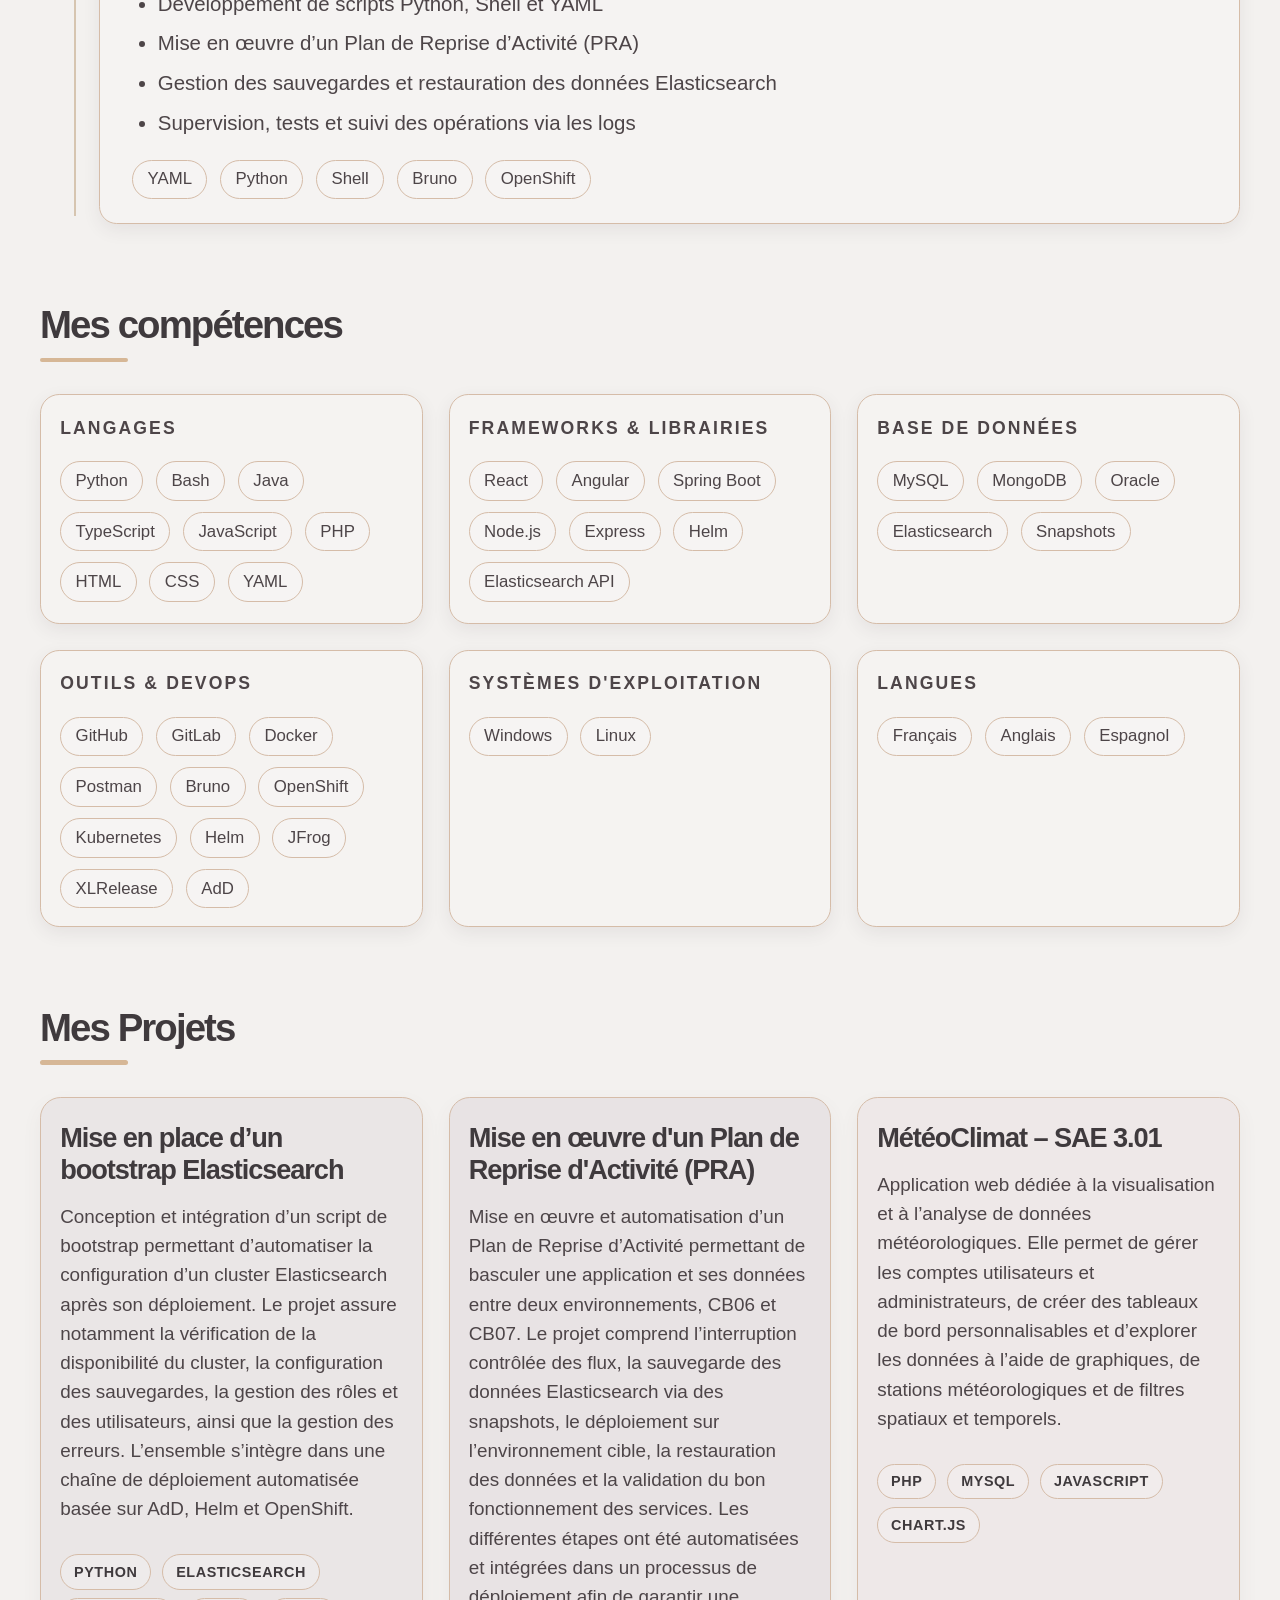
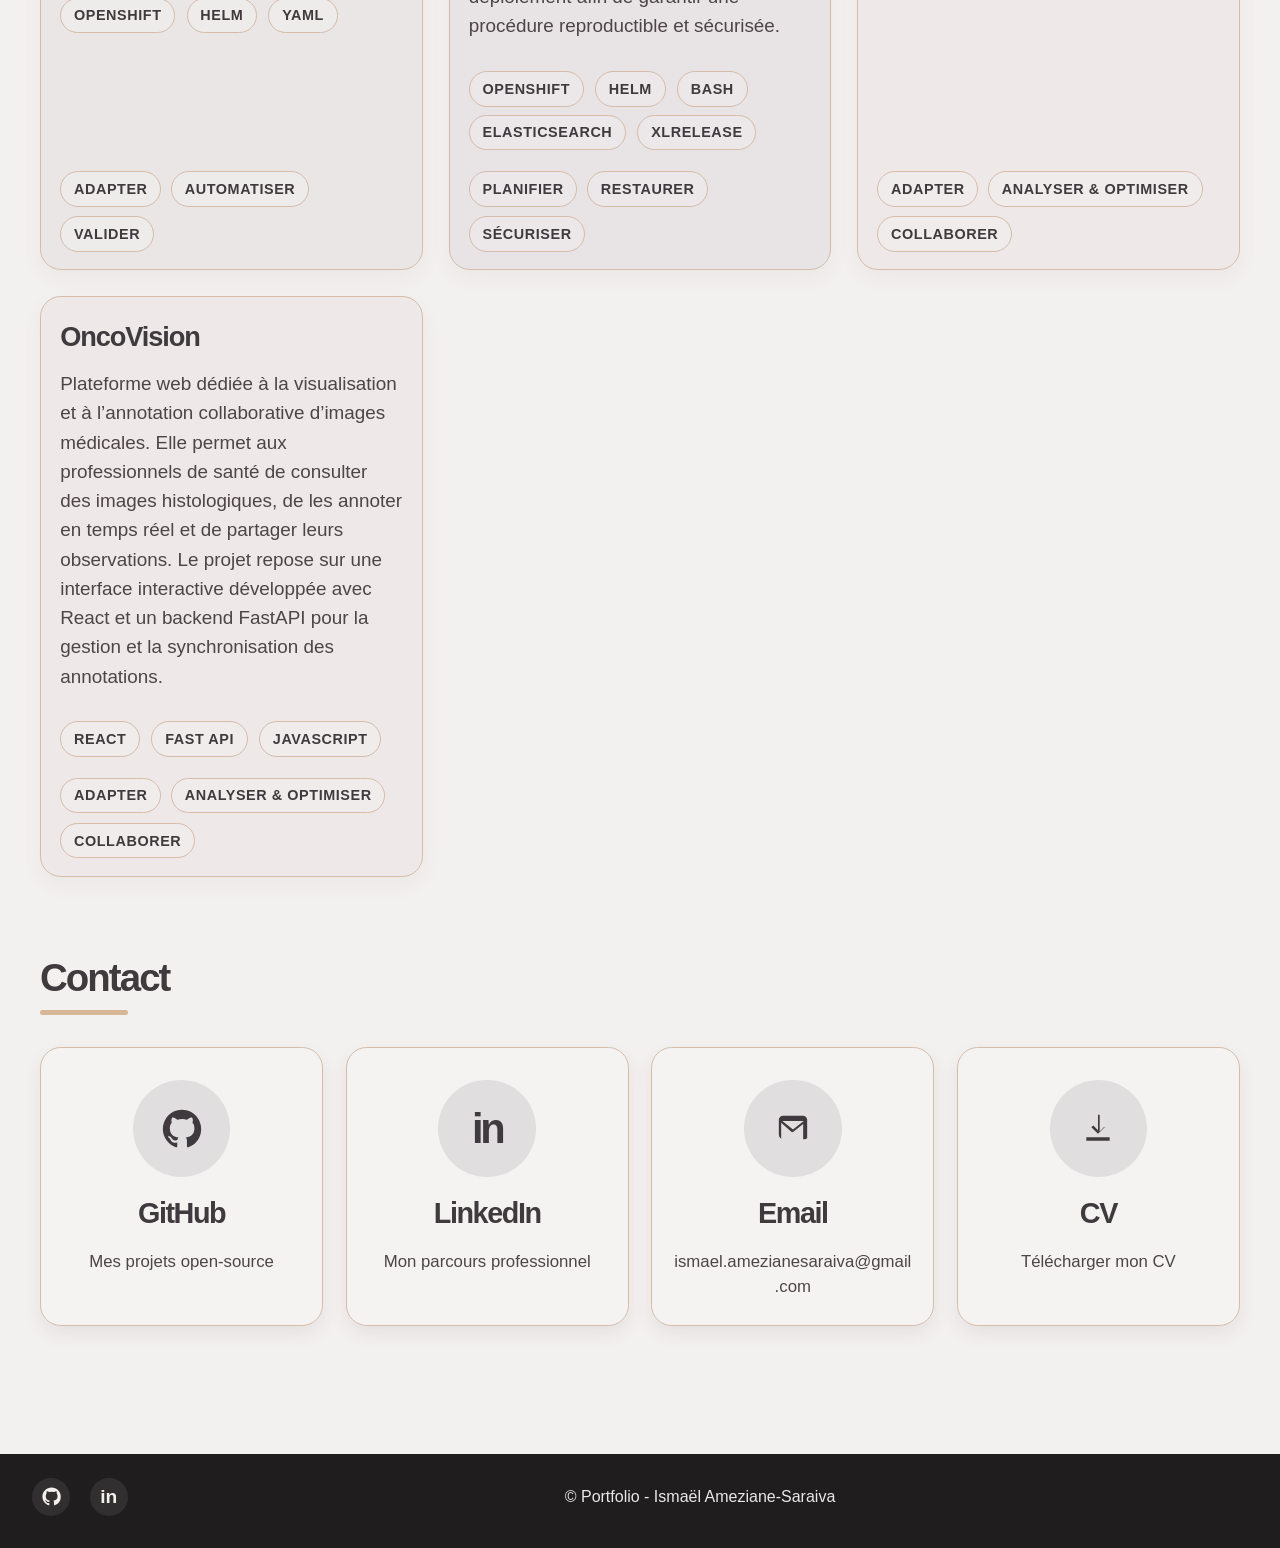
==== commit 6c43e30a: "ajout logo upec" ====
--- a/index.html
+++ b/index.html
@@ -64,10 +64,17 @@
                     <div class="timeline-item">
                         <div class="timeline-marker"></div>
                         <div class="timeline-card">
-                            <div class="timeline-date">2023 - Aujourd'hui</div>
-                            <h3>BUT Informatique</h3>
-                            <p class="school">IUT de Créteil-Vitry</p>
-                            <p class="detail">Parcours : Réalisation d'applications, conception, développement, validation .</p>
+                            <div class="timeline-header-row">
+                                <div>
+                                    <div class="timeline-date">2023 - Aujourd'hui</div>
+                                    <h3>BUT Informatique</h3>
+                                    <p class="school">IUT de Créteil-Vitry</p>
+                                </div>
+                                <div class="company-logo" aria-label="Université Paris-Est Créteil">
+                                    <img src="assets/logo_upec.png" alt="Logo UPEC" />
+                                </div>
+                            </div>
+                            <p class="detail">Parcours : Réalisation d'applications, conception, développement, validation.</p>
                         </div>
                     </div>
 
